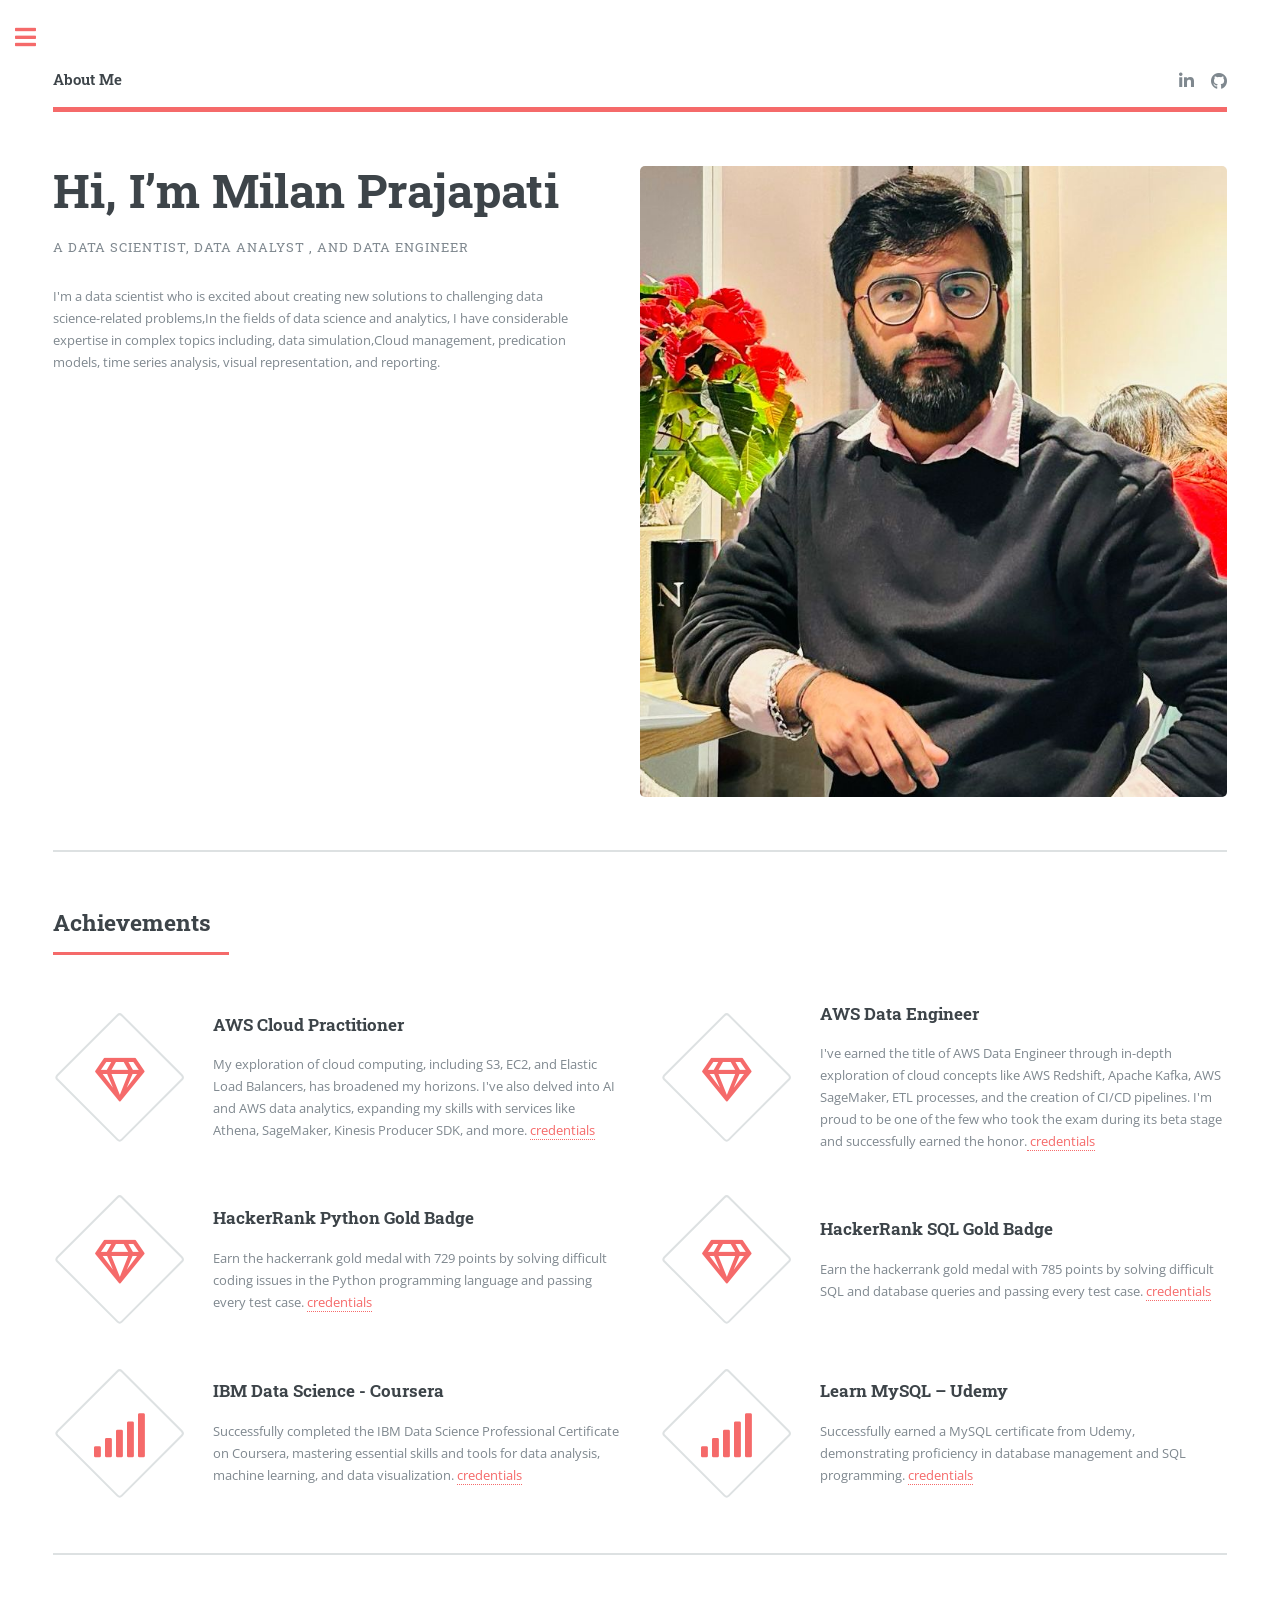
==== index.html @ b7f1fcb6 "Google tag manager 3 index.html version 3" ====
<!DOCTYPE HTML>

<html>
	<head>
		<title>Milan Prajapati</title>
		<meta charset="utf-8" />
		<meta name="viewport" content="width=device-width, initial-scale=1, user-scalable=no" />
		<link rel="stylesheet" href="assets/css/main.css" />

<!-- Google Tag Manager -->
<script>(function(w,d,s,l,i){w[l]=w[l]||[];w[l].push({'gtm.start':
new Date().getTime(),event:'gtm.js'});var f=d.getElementsByTagName(s)[0],
j=d.createElement(s),dl=l!='dataLayer'?'&l='+l:'';j.async=true;j.src=
'https://www.googletagmanager.com/gtm.js?id='+i+dl;f.parentNode.insertBefore(j,f);
})(window,document,'script','dataLayer','GTM-N96M943N');</script>
<!-- End Google Tag Manager -->

	</head>
	<body class="is-preload">

<!-- Google Tag Manager (noscript) -->
<noscript><iframe src="https://www.googletagmanager.com/ns.html?id=GTM-N96M943N"
height="0" width="0" style="display:none;visibility:hidden"></iframe></noscript>
<!-- End Google Tag Manager (noscript) -->

		<!-- Wrapper -->
			<div id="wrapper">

				<!-- Main -->
					<div id="main">
						<div class="inner">

							<!-- Header -->
								<header id="header">
									<a href="index.html" class="logo"><strong>About Me</strong></a>
									<ul class="icons">
										<li><a href="https://www.linkedin.com/in/itsMilan1999" class="icon brands fa-linkedin-in"><span class="label">linkedin</span></a></li>
										<li><a href="https://github.com/itsMilan1999" class="icon brands fa-github"><span class="label">Github</span></a></li>
									  <!--  <li><a href="#" class="icon brands fa-snapchat-ghost"><span class="label">Snapchat</span></a></li>
										<li><a href="#" class="icon brands fa-instagram"><span class="label">Instagram</span></a></li>
										<li><a href="#" class="icon brands fa-medium-m"><span class="label">Medium</span></a></li>-->
									</ul>
								</header>

							<!-- Banner -->
								<section id="banner">
									<div class="content">
										<header>
											<h1>Hi, I’m Milan Prajapati<br />
											</h1>
											<p>A Data scientist, Data Analyst , and Data Engineer</p>
										</header>
										<p>I'm a data scientist who is excited about creating new solutions to challenging data science-related problems,In the fields of data science and analytics, I have considerable expertise in complex topics including, data simulation,Cloud management, predication models, time series analysis, visual representation, and reporting.</p>
										<!--<ul class="actions">
											<li><a href="#" class="button big">Learn More</a></li>
										</ul>-->
									</div>
									<span class="image object">
										<img src="images/MProfile1.jpg" alt="" />
									</span>
								</section>

							<!-- Section -->
							<section>
								
									<header class="major">
										<h2>Achievements</h2>
									</header> 
									<div class="features">
										<article>
											<span class="icon fa-gem"></span>
											<div class="content">
												<h3>AWS Cloud Practitioner</h3>
												<p>My exploration of cloud computing, including S3, EC2, and Elastic Load Balancers, has broadened my horizons. I've also delved into AI and AWS data analytics, expanding my skills with services like Athena, SageMaker, Kinesis Producer SDK, and more. <a href="https://www.credly.com/badges/a3289406-ed97-4351-935b-1fdb293462ee/linked_in"> credentials</a></p>
												
											</div>
										</article>
										<article>
											<span class="icon fa-gem"></span>
											<div class="content">
												<h3>AWS Data Engineer</h3>
												<p>I've earned the title of AWS Data Engineer through in-depth exploration of cloud concepts like AWS Redshift, Apache Kafka, AWS SageMaker, ETL processes, and the creation of CI/CD pipelines. I'm proud to be one of the few who took the exam during its beta stage and successfully earned the honor.<a href=""> credentials</a></p>
												
											</div>
										</article>
										<article>
											<span class="icon fa-gem"></span>
											<div class="content">
												<h3>HackerRank Python Gold Badge</h3>
												<p>Earn the hackerrank gold medal with 729 points by solving difficult coding issues in the Python programming language and passing every test case. <a href="https://www.linkedin.com/posts/itsmilan1999_just-earned-the-gold-badge-for-python-on-activity-6947396815386222592-YOTo?utm_source=share&utm_medium=member_desktop"> credentials</a></p>
												
											</div>
										</article>
										<article>
											<span class="icon fa-gem"></span>
											<div class="content">
												<h3>HackerRank SQL Gold Badge</h3>
												<p>Earn the hackerrank gold medal with 785 points by solving difficult SQL and database queries and passing every test case. <a href="https://www.linkedin.com/posts/itsmilan1999_just-earned-the-gold-badge-for-sql-on-hackerrank-activity-6987620253996314624-RP_n?utm_source=share&utm_medium=member_desktop"> credentials</a></p>
											</div>
										</article>
										<article>
											<span class="icon solid fa-signal"></span>
											<div class="content">
												<h3>IBM Data Science - Coursera</h3>
												<p>Successfully completed the IBM Data Science Professional Certificate on Coursera, mastering essential skills and tools for data analysis, machine learning, and data visualization. <a href="https://www.linkedin.com/posts/itsmilan1999_certificates-activity-6877230094348279808-dCGb?utm_source=share&utm_medium=member_desktop"> credentials</a></p>
											</div>
										</article>
										<article>
											<span class="icon solid fa-signal"></span>
											<div class="content">
												<h3>Learn MySQL – Udemy</h3>
												<p>Successfully earned a MySQL certificate from Udemy, demonstrating proficiency in database management and SQL programming. <a href="https://www.linkedin.com/posts/itsmilan1999_just-earned-the-gold-badge-for-sql-on-hackerrank-activity-6987620253996314624-RP_n?utm_source=share&utm_medium=member_desktop"> credentials</a></p>
											</div>
										</article>
									</div>
								</section>

							<!-- Section -->
								<section>
									
									<!--<header class="major">
										<h2>Ipsum sed dolor</h2>
									</header>
									<div class="posts">
										<article>
											<a href="#" class="image"><img src="images/pic01.jpg" alt="" /></a>
											<h3>Interdum aenean</h3>
											<p>Aenean ornare velit lacus, ac varius enim lorem ullamcorper dolore. Proin aliquam facilisis ante interdum. Sed nulla amet lorem feugiat tempus aliquam.</p>
											<ul class="actions">
												<li><a href="#" class="button">More</a></li>
											</ul>
										</article>
										<article>
											<a href="#" class="image"><img src="images/pic02.jpg" alt="" /></a>
											<h3>Nulla amet dolore</h3>
											<p>Aenean ornare velit lacus, ac varius enim lorem ullamcorper dolore. Proin aliquam facilisis ante interdum. Sed nulla amet lorem feugiat tempus aliquam.</p>
											<ul class="actions">
												<li><a href="#" class="button">More</a></li>
											</ul>
										</article>
										<article>
											<a href="#" class="image"><img src="images/pic03.jpg" alt="" /></a>
											<h3>Tempus ullamcorper</h3>
											<p>Aenean ornare velit lacus, ac varius enim lorem ullamcorper dolore. Proin aliquam facilisis ante interdum. Sed nulla amet lorem feugiat tempus aliquam.</p>
											<ul class="actions">
												<li><a href="#" class="button">More</a></li>
											</ul>
										</article>
										<article>
											<a href="#" class="image"><img src="images/pic04.jpg" alt="" /></a>
											<h3>Sed etiam facilis</h3>
											<p>Aenean ornare velit lacus, ac varius enim lorem ullamcorper dolore. Proin aliquam facilisis ante interdum. Sed nulla amet lorem feugiat tempus aliquam.</p>
											<ul class="actions">
												<li><a href="#" class="button">More</a></li>
											</ul>
										</article>
										<article>
											<a href="#" class="image"><img src="images/pic05.jpg" alt="" /></a>
											<h3>Feugiat lorem aenean</h3>
											<p>Aenean ornare velit lacus, ac varius enim lorem ullamcorper dolore. Proin aliquam facilisis ante interdum. Sed nulla amet lorem feugiat tempus aliquam.</p>
											<ul class="actions">
												<li><a href="#" class="button">More</a></li>
											</ul>
										</article>
										<article>
											<a href="#" class="image"><img src="images/pic06.jpg" alt="" /></a>
											<h3>Amet varius aliquam</h3>
											<p>Aenean ornare velit lacus, ac varius enim lorem ullamcorper dolore. Proin aliquam facilisis ante interdum. Sed nulla amet lorem feugiat tempus aliquam.</p>
											<ul class="actions">
												<li><a href="#" class="button">More</a></li>
											</ul>
										</article>
									</div> -->
								</section>

						</div>
					</div>  

				<!-- Sidebar -->
					<div id="sidebar">
						<div class="inner">

							<!-- Search -->
							<!--	<section id="search" class="alt">
									<form method="post" action="#">
										<input type="text" name="query" id="query" placeholder="Search" />
									</form>
								</section> -->

							<!-- Menu -->
								<nav id="menu">
									<header class="major">
										<h2>Menu</h2>
									</header>
									<ul>
										<li><a href="index.html">Homepage</a></li>
										<li><a href="elements.html">Resume</a></li>
										<li><a href="generic.html">Projects</a></li>

									</ul>
								</nav> 

							<!-- Section -->
							<!--<section>
									<header class="major">
										<h2>Ante interdum</h2>
									</header>
									<div class="mini-posts">
										<article>
											<a href="#" class="image"><img src="images/pic07.jpg" alt="" /></a>
											<p>Aenean ornare velit lacus, ac varius enim lorem ullamcorper dolore aliquam.</p>
										</article>
										<article>
											<a href="#" class="image"><img src="images/pic08.jpg" alt="" /></a>
											<p>Aenean ornare velit lacus, ac varius enim lorem ullamcorper dolore aliquam.</p>
										</article>
										<article>
											<a href="#" class="image"><img src="images/pic09.jpg" alt="" /></a>
											<p>Aenean ornare velit lacus, ac varius enim lorem ullamcorper dolore aliquam.</p>
										</article>
									</div>
									<ul class="actions">
										<li><a href="#" class="button">More</a></li>
									</ul>
								</section>-->

							<!-- Section -->
								<section>
									<header class="major">
										<h2>Get in touch</h2>
									</header>
									<!--<p>Sed varius enim lorem ullamcorper dolore aliquam aenean ornare velit lacus, ac varius enim lorem ullamcorper dolore. Proin sed aliquam facilisis ante interdum. Sed nulla amet lorem feugiat tempus aliquam.</p>-->
									<ul class="contact">
										<li class="icon solid fa-envelope"><a href="mailto:mbprajapati1732@gmail.com">mbprajapati1732@gmail.com</a></li>
										<li class="icon solid fa-phone">(778) 855-1756</li>
										<li class="icon solid fa-home">Canada<br />
										</li>
									</ul>
								</section>

							<!-- Footer -->
								<footer id="footer">
									<!--<p class="copyright">&copy; Untitled. All rights reserved. Demo Images: <a href="https://unsplash.com">Unsplash</a>. Design: <a href="https://html5up.net">HTML5 UP</a>.</p>-->
								</footer> 

						</div>
					</div>

			</div>

		<!-- Scripts -->
			<script src="assets/js/jquery.min.js"></script>
			<script src="assets/js/browser.min.js"></script>
			<script src="assets/js/breakpoints.min.js"></script>
			<script src="assets/js/util.js"></script>
			<script src="assets/js/main.js"></script>

	</body>
</html>
---- assets/css/main.css ----
@import url(fontawesome-all.min.css);
@import url("https://fonts.googleapis.com/css?family=Open+Sans:400,600,400italic,600italic|Roboto+Slab:400,700");
/*
	Editorial by HTML5 UP
	html5up.net | @ajlkn
	Free for personal and commercial use under the CCA 3.0 license (html5up.net/license)
*/
html, body, div, span, applet, object,
iframe, h1, h2, h3, h4, h5, h6, p, blockquote,
pre, a, abbr, acronym, address, big, cite,
code, del, dfn, em, img, ins, kbd, q, s, samp,
small, strike, strong, sub, sup, tt, var, b,
u, i, center, dl, dt, dd, ol, ul, li, fieldset,
form, label, legend, table, caption, tbody,
tfoot, thead, tr, th, td, article, aside,
canvas, details, embed, figure, figcaption,
footer, header, hgroup, menu, nav, output, ruby,
section, summary, time, mark, audio, video {
  margin: 0;
  padding: 0;
  border: 0;
  font-size: 100%;
  font: inherit;
  vertical-align: baseline; }

article, aside, details, figcaption, figure,
footer, header, hgroup, menu, nav, section {
  display: block; }

body {
  line-height: 1; }

ol, ul {
  list-style: none; }

blockquote, q {
  quotes: none; }
  blockquote:before, blockquote:after, q:before, q:after {
    content: '';
    content: none; }

table {
  border-collapse: collapse;
  border-spacing: 0; }

body {
  -webkit-text-size-adjust: none; }

mark {
  background-color: transparent;
  color: inherit; }

input::-moz-focus-inner {
  border: 0;
  padding: 0; }

input, select, textarea {
  -moz-appearance: none;
  -webkit-appearance: none;
  -ms-appearance: none;
  appearance: none; }

/* Basic */
@-ms-viewport {
  width: device-width; }

body {
  -ms-overflow-style: scrollbar; }

@media screen and (max-width: 480px) {
  html, body {
    min-width: 320px; } }

html {
  box-sizing: border-box; }

*, *:before, *:after {
  box-sizing: inherit; }

body {
  background: #ffffff; }
  body.is-preload *, body.is-preload *:before, body.is-preload *:after, body.is-resizing *, body.is-resizing *:before, body.is-resizing *:after {
    -moz-animation: none !important;
    -webkit-animation: none !important;
    -ms-animation: none !important;
    animation: none !important;
    -moz-transition: none !important;
    -webkit-transition: none !important;
    -ms-transition: none !important;
    transition: none !important; }

/* Type */
body, input, select, textarea {
  color: #7f888f;
  font-family: "Open Sans", sans-serif;
  font-size: 13pt;
  font-weight: 400;
  line-height: 1.65; }
  @media screen and (max-width: 1680px) {
    body, input, select, textarea {
      font-size: 11pt; } }
  @media screen and (max-width: 1280px) {
    body, input, select, textarea {
      font-size: 10pt; } }
  @media screen and (max-width: 360px) {
    body, input, select, textarea {
      font-size: 9pt; } }

a {
  -moz-transition: color 0.2s ease-in-out, border-bottom-color 0.2s ease-in-out;
  -webkit-transition: color 0.2s ease-in-out, border-bottom-color 0.2s ease-in-out;
  -ms-transition: color 0.2s ease-in-out, border-bottom-color 0.2s ease-in-out;
  transition: color 0.2s ease-in-out, border-bottom-color 0.2s ease-in-out;
  border-bottom: dotted 1px;
  color: #f56a6a;
  text-decoration: none; }
  a:hover {
    border-bottom-color: #f56a6a;
    color: #f56a6a !important; }
    a:hover strong {
      color: inherit; }

strong, b {
  color: #3d4449;
  font-weight: 600; }

em, i {
  font-style: italic; }

p {
  margin: 0 0 2em 0; }

h1, h2, h3, h4, h5, h6 {
  color: #3d4449;
  font-family: "Roboto Slab", serif;
  font-weight: 700;
  line-height: 1.5;
  margin: 0 0 1em 0; }
  h1 a, h2 a, h3 a, h4 a, h5 a, h6 a {
    color: inherit;
    text-decoration: none;
    border-bottom: 0; }

h1 {
  font-size: 4em;
  margin: 0 0 0.5em 0;
  line-height: 1.3; }

h2 {
  font-size: 1.75em; }

h3 {
  font-size: 1.25em; }

h4 {
  font-size: 1.1em; }

h5 {
  font-size: 0.9em; }

h6 {
  font-size: 0.7em; }

@media screen and (max-width: 1680px) {
  h1 {
    font-size: 3.5em; } }

@media screen and (max-width: 980px) {
  h1 {
    font-size: 3.25em; } }

@media screen and (max-width: 736px) {
  h1 {
    font-size: 2em;
    line-height: 1.4; }
  h2 {
    font-size: 1.5em; } }

sub {
  font-size: 0.8em;
  position: relative;
  top: 0.5em; }

sup {
  font-size: 0.8em;
  position: relative;
  top: -0.5em; }

blockquote {
  border-left: solid 3px rgba(210, 215, 217, 0.75);
  font-style: italic;
  margin: 0 0 2em 0;
  padding: 0.5em 0 0.5em 2em; }

code {
  background: rgba(230, 235, 237, 0.25);
  border-radius: 0.375em;
  border: solid 1px rgba(210, 215, 217, 0.75);
  font-family: "Courier New", monospace;
  font-size: 0.9em;
  margin: 0 0.25em;
  padding: 0.25em 0.65em; }

pre {
  -webkit-overflow-scrolling: touch;
  font-family: "Courier New", monospace;
  font-size: 0.9em;
  margin: 0 0 2em 0; }
  pre code {
    display: block;
    line-height: 1.75;
    padding: 1em 1.5em;
    overflow-x: auto; }

hr {
  border: 0;
  border-bottom: solid 1px rgba(210, 215, 217, 0.75);
  margin: 2em 0; }
  hr.major {
    margin: 3em 0; }

.align-left {
  text-align: left; }

.align-center {
  text-align: center; }

.align-right {
  text-align: right; }

/* Row */
.row {
  display: flex;
  flex-wrap: wrap;
  box-sizing: border-box;
  align-items: stretch; }
  .row > * {
    box-sizing: border-box; }
  .row.gtr-uniform > * > :last-child {
    margin-bottom: 0; }
  .row.aln-left {
    justify-content: flex-start; }
  .row.aln-center {
    justify-content: center; }
  .row.aln-right {
    justify-content: flex-end; }
  .row.aln-top {
    align-items: flex-start; }
  .row.aln-middle {
    align-items: center; }
  .row.aln-bottom {
    align-items: flex-end; }
  .row > .imp {
    order: -1; }
  .row > .col-1 {
    width: 8.33333%; }
  .row > .off-1 {
    margin-left: 8.33333%; }
  .row > .col-2 {
    width: 16.66667%; }
  .row > .off-2 {
    margin-left: 16.66667%; }
  .row > .col-3 {
    width: 25%; }
  .row > .off-3 {
    margin-left: 25%; }
  .row > .col-4 {
    width: 33.33333%; }
  .row > .off-4 {
    margin-left: 33.33333%; }
  .row > .col-5 {
    width: 41.66667%; }
  .row > .off-5 {
    margin-left: 41.66667%; }
  .row > .col-6 {
    width: 50%; }
  .row > .off-6 {
    margin-left: 50%; }
  .row > .col-7 {
    width: 58.33333%; }
  .row > .off-7 {
    margin-left: 58.33333%; }
  .row > .col-8 {
    width: 66.66667%; }
  .row > .off-8 {
    margin-left: 66.66667%; }
  .row > .col-9 {
    width: 75%; }
  .row > .off-9 {
    margin-left: 75%; }
  .row > .col-10 {
    width: 83.33333%; }
  .row > .off-10 {
    margin-left: 83.33333%; }
  .row > .col-11 {
    width: 91.66667%; }
  .row > .off-11 {
    margin-left: 91.66667%; }
  .row > .col-12 {
    width: 100%; }
  .row > .off-12 {
    margin-left: 100%; }
  .row.gtr-0 {
    margin-top: 0;
    margin-left: 0em; }
    .row.gtr-0 > * {
      padding: 0 0 0 0em; }
    .row.gtr-0.gtr-uniform {
      margin-top: 0em; }
      .row.gtr-0.gtr-uniform > * {
        padding-top: 0em; }
  .row.gtr-25 {
    margin-top: 0;
    margin-left: -0.375em; }
    .row.gtr-25 > * {
      padding: 0 0 0 0.375em; }
    .row.gtr-25.gtr-uniform {
      margin-top: -0.375em; }
      .row.gtr-25.gtr-uniform > * {
        padding-top: 0.375em; }
  .row.gtr-50 {
    margin-top: 0;
    margin-left: -0.75em; }
    .row.gtr-50 > * {
      padding: 0 0 0 0.75em; }
    .row.gtr-50.gtr-uniform {
      margin-top: -0.75em; }
      .row.gtr-50.gtr-uniform > * {
        padding-top: 0.75em; }
  .row {
    margin-top: 0;
    margin-left: -1.5em; }
    .row > * {
      padding: 0 0 0 1.5em; }
    .row.gtr-uniform {
      margin-top: -1.5em; }
      .row.gtr-uniform > * {
        padding-top: 1.5em; }
  .row.gtr-150 {
    margin-top: 0;
    margin-left: -2.25em; }
    .row.gtr-150 > * {
      padding: 0 0 0 2.25em; }
    .row.gtr-150.gtr-uniform {
      margin-top: -2.25em; }
      .row.gtr-150.gtr-uniform > * {
        padding-top: 2.25em; }
  .row.gtr-200 {
    margin-top: 0;
    margin-left: -3em; }
    .row.gtr-200 > * {
      padding: 0 0 0 3em; }
    .row.gtr-200.gtr-uniform {
      margin-top: -3em; }
      .row.gtr-200.gtr-uniform > * {
        padding-top: 3em; }
  @media screen and (max-width: 1680px) {
    .row {
      display: flex;
      flex-wrap: wrap;
      box-sizing: border-box;
      align-items: stretch; }
      .row > * {
        box-sizing: border-box; }
      .row.gtr-uniform > * > :last-child {
        margin-bottom: 0; }
      .row.aln-left {
        justify-content: flex-start; }
      .row.aln-center {
        justify-content: center; }
      .row.aln-right {
        justify-content: flex-end; }
      .row.aln-top {
        align-items: flex-start; }
      .row.aln-middle {
        align-items: center; }
      .row.aln-bottom {
        align-items: flex-end; }
      .row > .imp-xlarge {
        order: -1; }
      .row > .col-1-xlarge {
        width: 8.33333%; }
      .row > .off-1-xlarge {
        margin-left: 8.33333%; }
      .row > .col-2-xlarge {
        width: 16.66667%; }
      .row > .off-2-xlarge {
        margin-left: 16.66667%; }
      .row > .col-3-xlarge {
        width: 25%; }
      .row > .off-3-xlarge {
        margin-left: 25%; }
      .row > .col-4-xlarge {
        width: 33.33333%; }
      .row > .off-4-xlarge {
        margin-left: 33.33333%; }
      .row > .col-5-xlarge {
        width: 41.66667%; }
      .row > .off-5-xlarge {
        margin-left: 41.66667%; }
      .row > .col-6-xlarge {
        width: 50%; }
      .row > .off-6-xlarge {
        margin-left: 50%; }
      .row > .col-7-xlarge {
        width: 58.33333%; }
      .row > .off-7-xlarge {
        margin-left: 58.33333%; }
      .row > .col-8-xlarge {
        width: 66.66667%; }
      .row > .off-8-xlarge {
        margin-left: 66.66667%; }
      .row > .col-9-xlarge {
        width: 75%; }
      .row > .off-9-xlarge {
        margin-left: 75%; }
      .row > .col-10-xlarge {
        width: 83.33333%; }
      .row > .off-10-xlarge {
        margin-left: 83.33333%; }
      .row > .col-11-xlarge {
        width: 91.66667%; }
      .row > .off-11-xlarge {
        margin-left: 91.66667%; }
      .row > .col-12-xlarge {
        width: 100%; }
      .row > .off-12-xlarge {
        margin-left: 100%; }
      .row.gtr-0 {
        margin-top: 0;
        margin-left: 0em; }
        .row.gtr-0 > * {
          padding: 0 0 0 0em; }
        .row.gtr-0.gtr-uniform {
          margin-top: 0em; }
          .row.gtr-0.gtr-uniform > * {
            padding-top: 0em; }
      .row.gtr-25 {
        margin-top: 0;
        margin-left: -0.375em; }
        .row.gtr-25 > * {
          padding: 0 0 0 0.375em; }
        .row.gtr-25.gtr-uniform {
          margin-top: -0.375em; }
          .row.gtr-25.gtr-uniform > * {
            padding-top: 0.375em; }
      .row.gtr-50 {
        margin-top: 0;
        margin-left: -0.75em; }
        .row.gtr-50 > * {
          padding: 0 0 0 0.75em; }
        .row.gtr-50.gtr-uniform {
          margin-top: -0.75em; }
          .row.gtr-50.gtr-uniform > * {
            padding-top: 0.75em; }
      .row {
        margin-top: 0;
        margin-left: -1.5em; }
        .row > * {
          padding: 0 0 0 1.5em; }
        .row.gtr-uniform {
          margin-top: -1.5em; }
          .row.gtr-uniform > * {
            padding-top: 1.5em; }
      .row.gtr-150 {
        margin-top: 0;
        margin-left: -2.25em; }
        .row.gtr-150 > * {
          padding: 0 0 0 2.25em; }
        .row.gtr-150.gtr-uniform {
          margin-top: -2.25em; }
          .row.gtr-150.gtr-uniform > * {
            padding-top: 2.25em; }
      .row.gtr-200 {
        margin-top: 0;
        margin-left: -3em; }
        .row.gtr-200 > * {
          padding: 0 0 0 3em; }
        .row.gtr-200.gtr-uniform {
          margin-top: -3em; }
          .row.gtr-200.gtr-uniform > * {
            padding-top: 3em; } }
  @media screen and (max-width: 1280px) {
    .row {
      display: flex;
      flex-wrap: wrap;
      box-sizing: border-box;
      align-items: stretch; }
      .row > * {
        box-sizing: border-box; }
      .row.gtr-uniform > * > :last-child {
        margin-bottom: 0; }
      .row.aln-left {
        justify-content: flex-start; }
      .row.aln-center {
        justify-content: center; }
      .row.aln-right {
        justify-content: flex-end; }
      .row.aln-top {
        align-items: flex-start; }
      .row.aln-middle {
        align-items: center; }
      .row.aln-bottom {
        align-items: flex-end; }
      .row > .imp-large {
        order: -1; }
      .row > .col-1-large {
        width: 8.33333%; }
      .row > .off-1-large {
        margin-left: 8.33333%; }
      .row > .col-2-large {
        width: 16.66667%; }
      .row > .off-2-large {
        margin-left: 16.66667%; }
      .row > .col-3-large {
        width: 25%; }
      .row > .off-3-large {
        margin-left: 25%; }
      .row > .col-4-large {
        width: 33.33333%; }
      .row > .off-4-large {
        margin-left: 33.33333%; }
      .row > .col-5-large {
        width: 41.66667%; }
      .row > .off-5-large {
        margin-left: 41.66667%; }
      .row > .col-6-large {
        width: 50%; }
      .row > .off-6-large {
        margin-left: 50%; }
      .row > .col-7-large {
        width: 58.33333%; }
      .row > .off-7-large {
        margin-left: 58.33333%; }
      .row > .col-8-large {
        width: 66.66667%; }
      .row > .off-8-large {
        margin-left: 66.66667%; }
      .row > .col-9-large {
        width: 75%; }
      .row > .off-9-large {
        margin-left: 75%; }
      .row > .col-10-large {
        width: 83.33333%; }
      .row > .off-10-large {
        margin-left: 83.33333%; }
      .row > .col-11-large {
        width: 91.66667%; }
      .row > .off-11-large {
        margin-left: 91.66667%; }
      .row > .col-12-large {
        width: 100%; }
      .row > .off-12-large {
        margin-left: 100%; }
      .row.gtr-0 {
        margin-top: 0;
        margin-left: 0em; }
        .row.gtr-0 > * {
          padding: 0 0 0 0em; }
        .row.gtr-0.gtr-uniform {
          margin-top: 0em; }
          .row.gtr-0.gtr-uniform > * {
            padding-top: 0em; }
      .row.gtr-25 {
        margin-top: 0;
        margin-left: -0.375em; }
        .row.gtr-25 > * {
          padding: 0 0 0 0.375em; }
        .row.gtr-25.gtr-uniform {
          margin-top: -0.375em; }
          .row.gtr-25.gtr-uniform > * {
            padding-top: 0.375em; }
      .row.gtr-50 {
        margin-top: 0;
        margin-left: -0.75em; }
        .row.gtr-50 > * {
          padding: 0 0 0 0.75em; }
        .row.gtr-50.gtr-uniform {
          margin-top: -0.75em; }
          .row.gtr-50.gtr-uniform > * {
            padding-top: 0.75em; }
      .row {
        margin-top: 0;
        margin-left: -1.5em; }
        .row > * {
          padding: 0 0 0 1.5em; }
        .row.gtr-uniform {
          margin-top: -1.5em; }
          .row.gtr-uniform > * {
            padding-top: 1.5em; }
      .row.gtr-150 {
        margin-top: 0;
        margin-left: -2.25em; }
        .row.gtr-150 > * {
          padding: 0 0 0 2.25em; }
        .row.gtr-150.gtr-uniform {
          margin-top: -2.25em; }
          .row.gtr-150.gtr-uniform > * {
            padding-top: 2.25em; }
      .row.gtr-200 {
        margin-top: 0;
        margin-left: -3em; }
        .row.gtr-200 > * {
          padding: 0 0 0 3em; }
        .row.gtr-200.gtr-uniform {
          margin-top: -3em; }
          .row.gtr-200.gtr-uniform > * {
            padding-top: 3em; } }
  @media screen and (max-width: 980px) {
    .row {
      display: flex;
      flex-wrap: wrap;
      box-sizing: border-box;
      align-items: stretch; }
      .row > * {
        box-sizing: border-box; }
      .row.gtr-uniform > * > :last-child {
        margin-bottom: 0; }
      .row.aln-left {
        justify-content: flex-start; }
      .row.aln-center {
        justify-content: center; }
      .row.aln-right {
        justify-content: flex-end; }
      .row.aln-top {
        align-items: flex-start; }
      .row.aln-middle {
        align-items: center; }
      .row.aln-bottom {
        align-items: flex-end; }
      .row > .imp-medium {
        order: -1; }
      .row > .col-1-medium {
        width: 8.33333%; }
      .row > .off-1-medium {
        margin-left: 8.33333%; }
      .row > .col-2-medium {
        width: 16.66667%; }
      .row > .off-2-medium {
        margin-left: 16.66667%; }
      .row > .col-3-medium {
        width: 25%; }
      .row > .off-3-medium {
        margin-left: 25%; }
      .row > .col-4-medium {
        width: 33.33333%; }
      .row > .off-4-medium {
        margin-left: 33.33333%; }
      .row > .col-5-medium {
        width: 41.66667%; }
      .row > .off-5-medium {
        margin-left: 41.66667%; }
      .row > .col-6-medium {
        width: 50%; }
      .row > .off-6-medium {
        margin-left: 50%; }
      .row > .col-7-medium {
        width: 58.33333%; }
      .row > .off-7-medium {
        margin-left: 58.33333%; }
      .row > .col-8-medium {
        width: 66.66667%; }
      .row > .off-8-medium {
        margin-left: 66.66667%; }
      .row > .col-9-medium {
        width: 75%; }
      .row > .off-9-medium {
        margin-left: 75%; }
      .row > .col-10-medium {
        width: 83.33333%; }
      .row > .off-10-medium {
        margin-left: 83.33333%; }
      .row > .col-11-medium {
        width: 91.66667%; }
      .row > .off-11-medium {
        margin-left: 91.66667%; }
      .row > .col-12-medium {
        width: 100%; }
      .row > .off-12-medium {
        margin-left: 100%; }
      .row.gtr-0 {
        margin-top: 0;
        margin-left: 0em; }
        .row.gtr-0 > * {
          padding: 0 0 0 0em; }
        .row.gtr-0.gtr-uniform {
          margin-top: 0em; }
          .row.gtr-0.gtr-uniform > * {
            padding-top: 0em; }
      .row.gtr-25 {
        margin-top: 0;
        margin-left: -0.375em; }
        .row.gtr-25 > * {
          padding: 0 0 0 0.375em; }
        .row.gtr-25.gtr-uniform {
          margin-top: -0.375em; }
          .row.gtr-25.gtr-uniform > * {
            padding-top: 0.375em; }
      .row.gtr-50 {
        margin-top: 0;
        margin-left: -0.75em; }
        .row.gtr-50 > * {
          padding: 0 0 0 0.75em; }
        .row.gtr-50.gtr-uniform {
          margin-top: -0.75em; }
          .row.gtr-50.gtr-uniform > * {
            padding-top: 0.75em; }
      .row {
        margin-top: 0;
        margin-left: -1.5em; }
        .row > * {
          padding: 0 0 0 1.5em; }
        .row.gtr-uniform {
          margin-top: -1.5em; }
          .row.gtr-uniform > * {
            padding-top: 1.5em; }
      .row.gtr-150 {
        margin-top: 0;
        margin-left: -2.25em; }
        .row.gtr-150 > * {
          padding: 0 0 0 2.25em; }
        .row.gtr-150.gtr-uniform {
          margin-top: -2.25em; }
          .row.gtr-150.gtr-uniform > * {
            padding-top: 2.25em; }
      .row.gtr-200 {
        margin-top: 0;
        margin-left: -3em; }
        .row.gtr-200 > * {
          padding: 0 0 0 3em; }
        .row.gtr-200.gtr-uniform {
          margin-top: -3em; }
          .row.gtr-200.gtr-uniform > * {
            padding-top: 3em; } }
  @media screen and (max-width: 736px) {
    .row {
      display: flex;
      flex-wrap: wrap;
      box-sizing: border-box;
      align-items: stretch; }
      .row > * {
        box-sizing: border-box; }
      .row.gtr-uniform > * > :last-child {
        margin-bottom: 0; }
      .row.aln-left {
        justify-content: flex-start; }
      .row.aln-center {
        justify-content: center; }
      .row.aln-right {
        justify-content: flex-end; }
      .row.aln-top {
        align-items: flex-start; }
      .row.aln-middle {
        align-items: center; }
      .row.aln-bottom {
        align-items: flex-end; }
      .row > .imp-small {
        order: -1; }
      .row > .col-1-small {
        width: 8.33333%; }
      .row > .off-1-small {
        margin-left: 8.33333%; }
      .row > .col-2-small {
        width: 16.66667%; }
      .row > .off-2-small {
        margin-left: 16.66667%; }
      .row > .col-3-small {
        width: 25%; }
      .row > .off-3-small {
        margin-left: 25%; }
      .row > .col-4-small {
        width: 33.33333%; }
      .row > .off-4-small {
        margin-left: 33.33333%; }
      .row > .col-5-small {
        width: 41.66667%; }
      .row > .off-5-small {
        margin-left: 41.66667%; }
      .row > .col-6-small {
        width: 50%; }
      .row > .off-6-small {
        margin-left: 50%; }
      .row > .col-7-small {
        width: 58.33333%; }
      .row > .off-7-small {
        margin-left: 58.33333%; }
      .row > .col-8-small {
        width: 66.66667%; }
      .row > .off-8-small {
        margin-left: 66.66667%; }
      .row > .col-9-small {
        width: 75%; }
      .row > .off-9-small {
        margin-left: 75%; }
      .row > .col-10-small {
        width: 83.33333%; }
      .row > .off-10-small {
        margin-left: 83.33333%; }
      .row > .col-11-small {
        width: 91.66667%; }
      .row > .off-11-small {
        margin-left: 91.66667%; }
      .row > .col-12-small {
        width: 100%; }
      .row > .off-12-small {
        margin-left: 100%; }
      .row.gtr-0 {
        margin-top: 0;
        margin-left: 0em; }
        .row.gtr-0 > * {
          padding: 0 0 0 0em; }
        .row.gtr-0.gtr-uniform {
          margin-top: 0em; }
          .row.gtr-0.gtr-uniform > * {
            padding-top: 0em; }
      .row.gtr-25 {
        margin-top: 0;
        margin-left: -0.375em; }
        .row.gtr-25 > * {
          padding: 0 0 0 0.375em; }
        .row.gtr-25.gtr-uniform {
          margin-top: -0.375em; }
          .row.gtr-25.gtr-uniform > * {
            padding-top: 0.375em; }
      .row.gtr-50 {
        margin-top: 0;
        margin-left: -0.75em; }
        .row.gtr-50 > * {
          padding: 0 0 0 0.75em; }
        .row.gtr-50.gtr-uniform {
          margin-top: -0.75em; }
          .row.gtr-50.gtr-uniform > * {
            padding-top: 0.75em; }
      .row {
        margin-top: 0;
        margin-left: -1.5em; }
        .row > * {
          padding: 0 0 0 1.5em; }
        .row.gtr-uniform {
          margin-top: -1.5em; }
          .row.gtr-uniform > * {
            padding-top: 1.5em; }
      .row.gtr-150 {
        margin-top: 0;
        margin-left: -2.25em; }
        .row.gtr-150 > * {
          padding: 0 0 0 2.25em; }
        .row.gtr-150.gtr-uniform {
          margin-top: -2.25em; }
          .row.gtr-150.gtr-uniform > * {
            padding-top: 2.25em; }
      .row.gtr-200 {
        margin-top: 0;
        margin-left: -3em; }
        .row.gtr-200 > * {
          padding: 0 0 0 3em; }
        .row.gtr-200.gtr-uniform {
          margin-top: -3em; }
          .row.gtr-200.gtr-uniform > * {
            padding-top: 3em; } }
  @media screen and (max-width: 480px) {
    .row {
      display: flex;
      flex-wrap: wrap;
      box-sizing: border-box;
      align-items: stretch; }
      .row > * {
        box-sizing: border-box; }
      .row.gtr-uniform > * > :last-child {
        margin-bottom: 0; }
      .row.aln-left {
        justify-content: flex-start; }
      .row.aln-center {
        justify-content: center; }
      .row.aln-right {
        justify-content: flex-end; }
      .row.aln-top {
        align-items: flex-start; }
      .row.aln-middle {
        align-items: center; }
      .row.aln-bottom {
        align-items: flex-end; }
      .row > .imp-xsmall {
        order: -1; }
      .row > .col-1-xsmall {
        width: 8.33333%; }
      .row > .off-1-xsmall {
        margin-left: 8.33333%; }
      .row > .col-2-xsmall {
        width: 16.66667%; }
      .row > .off-2-xsmall {
        margin-left: 16.66667%; }
      .row > .col-3-xsmall {
        width: 25%; }
      .row > .off-3-xsmall {
        margin-left: 25%; }
      .row > .col-4-xsmall {
        width: 33.33333%; }
      .row > .off-4-xsmall {
        margin-left: 33.33333%; }
      .row > .col-5-xsmall {
        width: 41.66667%; }
      .row > .off-5-xsmall {
        margin-left: 41.66667%; }
      .row > .col-6-xsmall {
        width: 50%; }
      .row > .off-6-xsmall {
        margin-left: 50%; }
      .row > .col-7-xsmall {
        width: 58.33333%; }
      .row > .off-7-xsmall {
        margin-left: 58.33333%; }
      .row > .col-8-xsmall {
        width: 66.66667%; }
      .row > .off-8-xsmall {
        margin-left: 66.66667%; }
      .row > .col-9-xsmall {
        width: 75%; }
      .row > .off-9-xsmall {
        margin-left: 75%; }
      .row > .col-10-xsmall {
        width: 83.33333%; }
      .row > .off-10-xsmall {
        margin-left: 83.33333%; }
      .row > .col-11-xsmall {
        width: 91.66667%; }
      .row > .off-11-xsmall {
        margin-left: 91.66667%; }
      .row > .col-12-xsmall {
        width: 100%; }
      .row > .off-12-xsmall {
        margin-left: 100%; }
      .row.gtr-0 {
        margin-top: 0;
        margin-left: 0em; }
        .row.gtr-0 > * {
          padding: 0 0 0 0em; }
        .row.gtr-0.gtr-uniform {
          margin-top: 0em; }
          .row.gtr-0.gtr-uniform > * {
            padding-top: 0em; }
      .row.gtr-25 {
        margin-top: 0;
        margin-left: -0.375em; }
        .row.gtr-25 > * {
          padding: 0 0 0 0.375em; }
        .row.gtr-25.gtr-uniform {
          margin-top: -0.375em; }
          .row.gtr-25.gtr-uniform > * {
            padding-top: 0.375em; }
      .row.gtr-50 {
        margin-top: 0;
        margin-left: -0.75em; }
        .row.gtr-50 > * {
          padding: 0 0 0 0.75em; }
        .row.gtr-50.gtr-uniform {
          margin-top: -0.75em; }
          .row.gtr-50.gtr-uniform > * {
            padding-top: 0.75em; }
      .row {
        margin-top: 0;
        margin-left: -1.5em; }
        .row > * {
          padding: 0 0 0 1.5em; }
        .row.gtr-uniform {
          margin-top: -1.5em; }
          .row.gtr-uniform > * {
            padding-top: 1.5em; }
      .row.gtr-150 {
        margin-top: 0;
        margin-left: -2.25em; }
        .row.gtr-150 > * {
          padding: 0 0 0 2.25em; }
        .row.gtr-150.gtr-uniform {
          margin-top: -2.25em; }
          .row.gtr-150.gtr-uniform > * {
            padding-top: 2.25em; }
      .row.gtr-200 {
        margin-top: 0;
        margin-left: -3em; }
        .row.gtr-200 > * {
          padding: 0 0 0 3em; }
        .row.gtr-200.gtr-uniform {
          margin-top: -3em; }
          .row.gtr-200.gtr-uniform > * {
            padding-top: 3em; } }

/* Section/Article */
section.special, article.special {
  text-align: center; }

header p {
  font-family: "Roboto Slab", serif;
  font-size: 1em;
  font-weight: 400;
  letter-spacing: 0.075em;
  margin-top: -0.5em;
  text-transform: uppercase; }

header.major > :last-child {
  border-bottom: solid 3px #f56a6a;
  display: inline-block;
  margin: 0 0 2em 0;
  padding: 0 0.75em 0.5em 0; }

header.main > :last-child {
  margin: 0 0 1em 0; }

/* Form */
form {
  margin: 0 0 2em 0; }

label {
  color: #3d4449;
  display: block;
  font-size: 0.9em;
  font-weight: 600;
  margin: 0 0 1em 0; }

input[type="text"],
input[type="password"],
input[type="email"],
input[type="tel"],
input[type="search"],
input[type="url"],
select,
textarea {
  -moz-appearance: none;
  -webkit-appearance: none;
  -ms-appearance: none;
  appearance: none;
  background: #ffffff;
  border-radius: 0.375em;
  border: none;
  border: solid 1px rgba(210, 215, 217, 0.75);
  color: inherit;
  display: block;
  outline: 0;
  padding: 0 1em;
  text-decoration: none;
  width: 100%; }
  input[type="text"]:invalid,
  input[type="password"]:invalid,
  input[type="email"]:invalid,
  input[type="tel"]:invalid,
  input[type="search"]:invalid,
  input[type="url"]:invalid,
  select:invalid,
  textarea:invalid {
    box-shadow: none; }
  input[type="text"]:focus,
  input[type="password"]:focus,
  input[type="email"]:focus,
  input[type="tel"]:focus,
  input[type="search"]:focus,
  input[type="url"]:focus,
  select:focus,
  textarea:focus {
    border-color: #f56a6a;
    box-shadow: 0 0 0 1px #f56a6a; }

select {
  background-image: url("data:image/svg+xml;charset=utf8,%3Csvg xmlns='http://www.w3.org/2000/svg' width='40' height='40' preserveAspectRatio='none' viewBox='0 0 40 40'%3E%3Cpath d='M9.4,12.3l10.4,10.4l10.4-10.4c0.2-0.2,0.5-0.4,0.9-0.4c0.3,0,0.6,0.1,0.9,0.4l3.3,3.3c0.2,0.2,0.4,0.5,0.4,0.9 c0,0.4-0.1,0.6-0.4,0.9L20.7,31.9c-0.2,0.2-0.5,0.4-0.9,0.4c-0.3,0-0.6-0.1-0.9-0.4L4.3,17.3c-0.2-0.2-0.4-0.5-0.4-0.9 c0-0.4,0.1-0.6,0.4-0.9l3.3-3.3c0.2-0.2,0.5-0.4,0.9-0.4S9.1,12.1,9.4,12.3z' fill='rgba(210, 215, 217, 0.75)' /%3E%3C/svg%3E");
  background-size: 1.25em;
  background-repeat: no-repeat;
  background-position: calc(100% - 1em) center;
  height: 2.75em;
  padding-right: 2.75em;
  text-overflow: ellipsis; }
  select option {
    color: #3d4449;
    background: #ffffff; }
  select:focus::-ms-value {
    background-color: transparent; }
  select::-ms-expand {
    display: none; }

input[type="text"],
input[type="password"],
input[type="email"],
input[type="tel"],
input[type="search"],
input[type="url"],
select {
  height: 2.75em; }

textarea {
  padding: 0.75em 1em; }

input[type="checkbox"],
input[type="radio"] {
  -moz-appearance: none;
  -webkit-appearance: none;
  -ms-appearance: none;
  appearance: none;
  display: block;
  float: left;
  margin-right: -2em;
  opacity: 0;
  width: 1em;
  z-index: -1; }
  input[type="checkbox"] + label,
  input[type="radio"] + label {
    text-decoration: none;
    color: #7f888f;
    cursor: pointer;
    display: inline-block;
    font-size: 1em;
    font-weight: 400;
    padding-left: 2.4em;
    padding-right: 0.75em;
    position: relative; }
    input[type="checkbox"] + label:before,
    input[type="radio"] + label:before {
      -moz-osx-font-smoothing: grayscale;
      -webkit-font-smoothing: antialiased;
      display: inline-block;
      font-style: normal;
      font-variant: normal;
      text-rendering: auto;
      line-height: 1;
      text-transform: none !important;
      font-family: 'Font Awesome 5 Free';
      font-weight: 900; }
    input[type="checkbox"] + label:before,
    input[type="radio"] + label:before {
      background: #ffffff;
      border-radius: 0.375em;
      border: solid 1px rgba(210, 215, 217, 0.75);
      content: '';
      display: inline-block;
      font-size: 0.8em;
      height: 2.0625em;
      left: 0;
      line-height: 2.0625em;
      position: absolute;
      text-align: center;
      top: 0;
      width: 2.0625em; }
  input[type="checkbox"]:checked + label:before,
  input[type="radio"]:checked + label:before {
    background: #3d4449;
    border-color: #3d4449;
    color: #ffffff;
    content: '\f00c'; }
  input[type="checkbox"]:focus + label:before,
  input[type="radio"]:focus + label:before {
    border-color: #f56a6a;
    box-shadow: 0 0 0 1px #f56a6a; }

input[type="checkbox"] + label:before {
  border-radius: 0.375em; }

input[type="radio"] + label:before {
  border-radius: 100%; }

::-webkit-input-placeholder {
  color: #9fa3a6 !important;
  opacity: 1.0; }

:-moz-placeholder {
  color: #9fa3a6 !important;
  opacity: 1.0; }

::-moz-placeholder {
  color: #9fa3a6 !important;
  opacity: 1.0; }

:-ms-input-placeholder {
  color: #9fa3a6 !important;
  opacity: 1.0; }

/* Box */
.box {
  border-radius: 0.375em;
  border: solid 1px rgba(210, 215, 217, 0.75);
  margin-bottom: 2em;
  padding: 1.5em; }
  .box > :last-child,
  .box > :last-child > :last-child,
  .box > :last-child > :last-child > :last-child {
    margin-bottom: 0; }
  .box.alt {
    border: 0;
    border-radius: 0;
    padding: 0; }

/* Icon */
.icon {
  text-decoration: none;
  border-bottom: none;
  position: relative; }
  .icon:before {
    -moz-osx-font-smoothing: grayscale;
    -webkit-font-smoothing: antialiased;
    display: inline-block;
    font-style: normal;
    font-variant: normal;
    text-rendering: auto;
    line-height: 1;
    text-transform: none !important;
    font-family: 'Font Awesome 5 Free';
    font-weight: 400; }
  .icon > .label {
    display: none; }
  .icon:before {
    line-height: inherit; }
  .icon.solid:before {
    font-weight: 900; }
  .icon.brands:before {
    font-family: 'Font Awesome 5 Brands'; }

/* Image */
.image {
  border-radius: 0.375em;
  border: 0;
  display: inline-block;
  position: relative; }
  .image img {
    border-radius: 0.375em;
    display: block; }
  .image.left, .image.right {
    max-width: 40%; }
    .image.left img, .image.right img {
      width: 100%; }
  .image.left {
    float: left;
    padding: 0 1.5em 1em 0;
    top: 0.25em; }
  .image.right {
    float: right;
    padding: 0 0 1em 1.5em;
    top: 0.25em; }
  .image.fit {
    display: block;
    margin: 0 0 2em 0;
    width: 100%; }
    .image.fit img {
      width: 100%; }
  .image.main {
    display: block;
    margin: 0 0 3em 0;
    width: 100%; }
    .image.main img {
      width: 100%; }

a.image {
  overflow: hidden; }
  a.image img {
    -moz-transition: -moz-transform 0.2s ease;
    -webkit-transition: -webkit-transform 0.2s ease;
    -ms-transition: -ms-transform 0.2s ease;
    transition: transform 0.2s ease; }
  a.image:hover img {
    -moz-transform: scale(1.075);
    -webkit-transform: scale(1.075);
    -ms-transform: scale(1.075);
    transform: scale(1.075); }

/* List */
ol {
  list-style: decimal;
  margin: 0 0 2em 0;
  padding-left: 1.25em; }
  ol li {
    padding-left: 0.25em; }

ul {
  list-style: disc;
  margin: 0 0 2em 0;
  padding-left: 1em; }
  ul li {
    padding-left: 0.5em; }
  ul.alt {
    list-style: none;
    padding-left: 0; }
    ul.alt li {
      border-top: solid 1px rgba(210, 215, 217, 0.75);
      padding: 0.5em 0; }
      ul.alt li:first-child {
        border-top: 0;
        padding-top: 0; }

dl {
  margin: 0 0 2em 0; }
  dl dt {
    display: block;
    font-weight: 600;
    margin: 0 0 1em 0; }
  dl dd {
    margin-left: 2em; }

/* Actions */
ul.actions {
  display: -moz-flex;
  display: -webkit-flex;
  display: -ms-flex;
  display: flex;
  cursor: default;
  list-style: none;
  margin-left: -1em;
  padding-left: 0; }
  ul.actions li {
    padding: 0 0 0 1em;
    vertical-align: middle; }
  ul.actions.special {
    -moz-justify-content: center;
    -webkit-justify-content: center;
    -ms-justify-content: center;
    justify-content: center;
    width: 100%;
    margin-left: 0; }
    ul.actions.special li:first-child {
      padding-left: 0; }
  ul.actions.stacked {
    -moz-flex-direction: column;
    -webkit-flex-direction: column;
    -ms-flex-direction: column;
    flex-direction: column;
    margin-left: 0; }
    ul.actions.stacked li {
      padding: 1.3em 0 0 0; }
      ul.actions.stacked li:first-child {
        padding-top: 0; }
  ul.actions.fit {
    width: calc(100% + 1em); }
    ul.actions.fit li {
      -moz-flex-grow: 1;
      -webkit-flex-grow: 1;
      -ms-flex-grow: 1;
      flex-grow: 1;
      -moz-flex-shrink: 1;
      -webkit-flex-shrink: 1;
      -ms-flex-shrink: 1;
      flex-shrink: 1;
      width: 100%; }
      ul.actions.fit li > * {
        width: 100%; }
    ul.actions.fit.stacked {
      width: 100%; }

/* Icons */
ul.icons {
  cursor: default;
  list-style: none;
  padding-left: 0; }
  ul.icons li {
    display: inline-block;
    padding: 0 1em 0 0; }
    ul.icons li:last-child {
      padding-right: 0; }
    ul.icons li .icon {
      color: inherit; }
      ul.icons li .icon:before {
        font-size: 1.25em; }

/* Contact */
ul.contact {
  list-style: none;
  padding: 0; }
  ul.contact li {
    text-decoration: none;
    border-top: solid 1px rgba(210, 215, 217, 0.75);
    margin: 1.5em 0 0 0;
    padding: 1.5em 0 0 3em;
    position: relative; }
    ul.contact li:before {
      -moz-osx-font-smoothing: grayscale;
      -webkit-font-smoothing: antialiased;
      display: inline-block;
      font-style: normal;
      font-variant: normal;
      text-rendering: auto;
      line-height: 1;
      text-transform: none !important;
      font-family: 'Font Awesome 5 Free';
      font-weight: 400; }
    ul.contact li:before {
      color: #f56a6a;
      display: inline-block;
      font-size: 1.5em;
      height: 1.125em;
      left: 0;
      line-height: 1.125em;
      position: absolute;
      text-align: center;
      top: 1em;
      width: 1.5em; }
    ul.contact li:first-child {
      border-top: 0;
      margin-top: 0;
      padding-top: 0; }
      ul.contact li:first-child:before {
        top: 0; }
    ul.contact li a {
      color: inherit; }

/* Pagination */
ul.pagination {
  cursor: default;
  list-style: none;
  padding-left: 0; }
  ul.pagination li {
    display: inline-block;
    padding-left: 0;
    vertical-align: middle; }
    ul.pagination li > .page {
      -moz-transition: background-color 0.2s ease-in-out, color 0.2s ease-in-out;
      -webkit-transition: background-color 0.2s ease-in-out, color 0.2s ease-in-out;
      -ms-transition: background-color 0.2s ease-in-out, color 0.2s ease-in-out;
      transition: background-color 0.2s ease-in-out, color 0.2s ease-in-out;
      border-bottom: 0;
      border-radius: 0.375em;
      display: inline-block;
      font-size: 0.8em;
      font-weight: 600;
      height: 2em;
      line-height: 2em;
      margin: 0 0.125em;
      min-width: 2em;
      padding: 0 0.5em;
      text-align: center; }
      ul.pagination li > .page.active {
        background-color: #f56a6a;
        color: #ffffff !important; }
        ul.pagination li > .page.active:hover {
          background-color: #f67878; }
        ul.pagination li > .page.active:active {
          background-color: #f45c5c; }
    ul.pagination li:first-child {
      padding-right: 0.75em; }
    ul.pagination li:last-child {
      padding-left: 0.75em; }
  @media screen and (max-width: 480px) {
    ul.pagination li:nth-child(n+2):nth-last-child(n+2) {
      display: none; }
    ul.pagination li:first-child {
      padding-right: 0; } }

/* Table */
.table-wrapper {
  -webkit-overflow-scrolling: touch;
  overflow-x: auto; }

table {
  margin: 0 0 2em 0;
  width: 100%; }
  table tbody tr {
    border: solid 1px rgba(210, 215, 217, 0.75);
    border-left: 0;
    border-right: 0; }
    table tbody tr:nth-child(2n + 1) {
      background-color: rgba(230, 235, 237, 0.25); }
  table td {
    padding: 0.75em 0.75em; }
  table th {
    color: #3d4449;
    font-size: 0.9em;
    font-weight: 600;
    padding: 0 0.75em 0.75em 0.75em;
    text-align: left; }
  table thead {
    border-bottom: solid 2px rgba(210, 215, 217, 0.75); }
  table tfoot {
    border-top: solid 2px rgba(210, 215, 217, 0.75); }
  table.alt {
    border-collapse: separate; }
    table.alt tbody tr td {
      border: solid 1px rgba(210, 215, 217, 0.75);
      border-left-width: 0;
      border-top-width: 0; }
      table.alt tbody tr td:first-child {
        border-left-width: 1px; }
    table.alt tbody tr:first-child td {
      border-top-width: 1px; }
    table.alt thead {
      border-bottom: 0; }
    table.alt tfoot {
      border-top: 0; }

/* Button */
input[type="submit"],
input[type="reset"],
input[type="button"],
button,
.button {
  -moz-appearance: none;
  -webkit-appearance: none;
  -ms-appearance: none;
  appearance: none;
  -moz-transition: background-color 0.2s ease-in-out, color 0.2s ease-in-out;
  -webkit-transition: background-color 0.2s ease-in-out, color 0.2s ease-in-out;
  -ms-transition: background-color 0.2s ease-in-out, color 0.2s ease-in-out;
  transition: background-color 0.2s ease-in-out, color 0.2s ease-in-out;
  background-color: transparent;
  border-radius: 0.375em;
  border: 0;
  box-shadow: inset 0 0 0 2px #f56a6a;
  color: #f56a6a !important;
  cursor: pointer;
  display: inline-block;
  font-family: "Roboto Slab", serif;
  font-size: 0.8em;
  font-weight: 700;
  height: 3.5em;
  letter-spacing: 0.075em;
  line-height: 3.5em;
  padding: 0 2.25em;
  text-align: center;
  text-decoration: none;
  text-transform: uppercase;
  white-space: nowrap; }
  input[type="submit"]:hover,
  input[type="reset"]:hover,
  input[type="button"]:hover,
  button:hover,
  .button:hover {
    background-color: rgba(245, 106, 106, 0.05); }
  input[type="submit"]:active,
  input[type="reset"]:active,
  input[type="button"]:active,
  button:active,
  .button:active {
    background-color: rgba(245, 106, 106, 0.15); }
  input[type="submit"].icon:before,
  input[type="reset"].icon:before,
  input[type="button"].icon:before,
  button.icon:before,
  .button.icon:before {
    margin-right: 0.5em; }
  input[type="submit"].fit,
  input[type="reset"].fit,
  input[type="button"].fit,
  button.fit,
  .button.fit {
    width: 100%; }
  input[type="submit"].small,
  input[type="reset"].small,
  input[type="button"].small,
  button.small,
  .button.small {
    font-size: 0.6em; }
  input[type="submit"].large,
  input[type="reset"].large,
  input[type="button"].large,
  button.large,
  .button.large {
    font-size: 1em;
    height: 3.65em;
    line-height: 3.65em; }
  input[type="submit"].primary,
  input[type="reset"].primary,
  input[type="button"].primary,
  button.primary,
  .button.primary {
    background-color: #f56a6a;
    box-shadow: none;
    color: #ffffff !important; }
    input[type="submit"].primary:hover,
    input[type="reset"].primary:hover,
    input[type="button"].primary:hover,
    button.primary:hover,
    .button.primary:hover {
      background-color: #f67878; }
    input[type="submit"].primary:active,
    input[type="reset"].primary:active,
    input[type="button"].primary:active,
    button.primary:active,
    .button.primary:active {
      background-color: #f45c5c; }
  input[type="submit"].disabled, input[type="submit"]:disabled,
  input[type="reset"].disabled,
  input[type="reset"]:disabled,
  input[type="button"].disabled,
  input[type="button"]:disabled,
  button.disabled,
  button:disabled,
  .button.disabled,
  .button:disabled {
    pointer-events: none;
    opacity: 0.25; }

/* Mini Posts */
.mini-posts article {
  border-top: solid 1px rgba(210, 215, 217, 0.75);
  margin-top: 2em;
  padding-top: 2em; }
  .mini-posts article .image {
    display: block;
    margin: 0 0 1.5em 0; }
    .mini-posts article .image img {
      display: block;
      width: 100%; }
  .mini-posts article:first-child {
    border-top: 0;
    margin-top: 0;
    padding-top: 0; }

/* Features */
.features {
  display: -moz-flex;
  display: -webkit-flex;
  display: -ms-flex;
  display: flex;
  -moz-flex-wrap: wrap;
  -webkit-flex-wrap: wrap;
  -ms-flex-wrap: wrap;
  flex-wrap: wrap;
  margin: 0 0 2em -3em;
  width: calc(100% + 3em); }
  .features article {
    -moz-align-items: center;
    -webkit-align-items: center;
    -ms-align-items: center;
    align-items: center;
    display: -moz-flex;
    display: -webkit-flex;
    display: -ms-flex;
    display: flex;
    margin: 0 0 3em 3em;
    position: relative;
    width: calc(50% - 3em); }
    .features article:nth-child(2n - 1) {
      margin-right: 1.5em; }
    .features article:nth-child(2n) {
      margin-left: 1.5em; }
    .features article:nth-last-child(1), .features article:nth-last-child(2) {
      margin-bottom: 0; }
    .features article .icon {
      -moz-flex-grow: 0;
      -webkit-flex-grow: 0;
      -ms-flex-grow: 0;
      flex-grow: 0;
      -moz-flex-shrink: 0;
      -webkit-flex-shrink: 0;
      -ms-flex-shrink: 0;
      flex-shrink: 0;
      display: block;
      height: 10em;
      line-height: 10em;
      margin: 0 2em 0 0;
      text-align: center;
      width: 10em; }
      .features article .icon:before {
        color: #f56a6a;
        font-size: 2.75rem;
        position: relative;
        top: 0.05em; }
      .features article .icon:after {
        -moz-transform: rotate(45deg);
        -webkit-transform: rotate(45deg);
        -ms-transform: rotate(45deg);
        transform: rotate(45deg);
        border-radius: 0.25rem;
        border: solid 2px rgba(210, 215, 217, 0.75);
        content: '';
        display: block;
        height: 7em;
        left: 50%;
        margin: -3.5em 0 0 -3.5em;
        position: absolute;
        top: 50%;
        width: 7em; }
    .features article .content {
      -moz-flex-grow: 1;
      -webkit-flex-grow: 1;
      -ms-flex-grow: 1;
      flex-grow: 1;
      -moz-flex-shrink: 1;
      -webkit-flex-shrink: 1;
      -ms-flex-shrink: 1;
      flex-shrink: 1;
      width: 100%; }
      .features article .content > :last-child {
        margin-bottom: 0; }
  @media screen and (max-width: 980px) {
    .features {
      margin: 0 0 2em 0;
      width: 100%; }
      .features article {
        margin: 0 0 3em 0;
        width: 100%; }
        .features article:nth-child(2n - 1) {
          margin-right: 0; }
        .features article:nth-child(2n) {
          margin-left: 0; }
        .features article:nth-last-child(1), .features article:nth-last-child(2) {
          margin-bottom: 3em; }
        .features article:last-child {
          margin-bottom: 0; }
        .features article .icon {
          height: 8em;
          line-height: 8em;
          width: 8em; }
          .features article .icon:before {
            font-size: 2.25rem; }
          .features article .icon:after {
            height: 6em;
            margin: -3em 0 0 -3em;
            width: 6em; } }
  @media screen and (max-width: 480px) {
    .features article {
      -moz-flex-direction: column;
      -webkit-flex-direction: column;
      -ms-flex-direction: column;
      flex-direction: column;
      -moz-align-items: -moz-flex-start;
      -webkit-align-items: -webkit-flex-start;
      -ms-align-items: -ms-flex-start;
      align-items: flex-start; }
      .features article .icon {
        height: 6em;
        line-height: 6em;
        margin: 0 0 1.5em 0;
        width: 6em; }
        .features article .icon:before {
          font-size: 1.5rem; }
        .features article .icon:after {
          height: 4em;
          margin: -2em 0 0 -2em;
          width: 4em; } }
  @media screen and (max-width: 480px) {
    .features article .icon:before {
      font-size: 1.25rem; } }

/* Posts */
.posts {
  display: -moz-flex;
  display: -webkit-flex;
  display: -ms-flex;
  display: flex;
  -moz-flex-wrap: wrap;
  -webkit-flex-wrap: wrap;
  -ms-flex-wrap: wrap;
  flex-wrap: wrap;
  margin: 0 0 2em -6em;
  width: calc(100% + 6em); }
  .posts article {
    -moz-flex-grow: 0;
    -webkit-flex-grow: 0;
    -ms-flex-grow: 0;
    flex-grow: 0;
    -moz-flex-shrink: 1;
    -webkit-flex-shrink: 1;
    -ms-flex-shrink: 1;
    flex-shrink: 1;
    margin: 0 0 6em 6em;
    position: relative;
    width: calc(33.33333% - 6em); }
    .posts article:before {
      background: rgba(210, 215, 217, 0.75);
      content: '';
      display: block;
      height: calc(100% + 6em);
      left: -3em;
      position: absolute;
      top: 0;
      width: 1px; }
    .posts article:after {
      background: rgba(210, 215, 217, 0.75);
      bottom: -3em;
      content: '';
      display: block;
      height: 1px;
      position: absolute;
      right: 0;
      width: calc(100% + 6em); }
    .posts article > :last-child {
      margin-bottom: 0; }
    .posts article .image {
      display: block;
      margin: 0 0 2em 0; }
      .posts article .image img {
        display: block;
        width: 100%; }
  @media screen and (min-width: 1681px) {
    .posts article:nth-child(3n + 1):before {
      display: none; }
    .posts article:nth-child(3n + 1):after {
      width: 100%; }
    .posts article:nth-last-child(1), .posts article:nth-last-child(2), .posts article:nth-last-child(3) {
      margin-bottom: 0; }
      .posts article:nth-last-child(1):before, .posts article:nth-last-child(2):before, .posts article:nth-last-child(3):before {
        height: 100%; }
      .posts article:nth-last-child(1):after, .posts article:nth-last-child(2):after, .posts article:nth-last-child(3):after {
        display: none; } }
  @media screen and (max-width: 1680px) {
    .posts article {
      width: calc(50% - 6em); }
      .posts article:nth-last-child(3) {
        margin-bottom: 6em; } }
  @media screen and (min-width: 481px) and (max-width: 1680px) {
    .posts article:nth-child(2n + 1):before {
      display: none; }
    .posts article:nth-child(2n + 1):after {
      width: 100%; }
    .posts article:nth-last-child(1), .posts article:nth-last-child(2) {
      margin-bottom: 0; }
      .posts article:nth-last-child(1):before, .posts article:nth-last-child(2):before {
        height: 100%; }
      .posts article:nth-last-child(1):after, .posts article:nth-last-child(2):after {
        display: none; } }
  @media screen and (max-width: 736px) {
    .posts {
      margin: 0 0 2em -4.5em;
      width: calc(100% + 4.5em); }
      .posts article {
        margin: 0 0 4.5em 4.5em;
        width: calc(50% - 4.5em); }
        .posts article:before {
          height: calc(100% + 4.5em);
          left: -2.25em; }
        .posts article:after {
          bottom: -2.25em;
          width: calc(100% + 4.5em); }
        .posts article:nth-last-child(3) {
          margin-bottom: 4.5em; } }
  @media screen and (max-width: 480px) {
    .posts {
      margin: 0 0 2em 0;
      width: 100%; }
      .posts article {
        margin: 0 0 4.5em 0;
        width: 100%; }
        .posts article:before {
          display: none; }
        .posts article:after {
          width: 100%; }
        .posts article:last-child {
          margin-bottom: 0; }
          .posts article:last-child:after {
            display: none; } }

/* Wrapper */
#wrapper {
  display: -moz-flex;
  display: -webkit-flex;
  display: -ms-flex;
  display: flex;
  -moz-flex-direction: row-reverse;
  -webkit-flex-direction: row-reverse;
  -ms-flex-direction: row-reverse;
  flex-direction: row-reverse;
  min-height: 100vh; }

/* Main */
#main {
  -moz-flex-grow: 1;
  -webkit-flex-grow: 1;
  -ms-flex-grow: 1;
  flex-grow: 1;
  -moz-flex-shrink: 1;
  -webkit-flex-shrink: 1;
  -ms-flex-shrink: 1;
  flex-shrink: 1;
  width: 100%; }
  #main > .inner {
    padding: 0 6em 0.1em 6em ;
    margin: 0 auto;
    max-width: 110em; }
    #main > .inner > section {
      padding: 6em 0 4em 0 ;
      border-top: solid 2px rgba(210, 215, 217, 0.75); }
      #main > .inner > section:first-of-type {
        border-top: 0 !important; }
  @media screen and (max-width: 1680px) {
    #main > .inner {
      padding: 0 5em 0.1em 5em ; }
      #main > .inner > section {
        padding: 5em 0 3em 0 ; } }
  @media screen and (max-width: 1280px) {
    #main > .inner {
      padding: 0 4em 0.1em 4em ; }
      #main > .inner > section {
        padding: 4em 0 2em 0 ; } }
  @media screen and (max-width: 736px) {
    #main > .inner {
      padding: 0 2em 0.1em 2em ; }
      #main > .inner > section {
        padding: 3em 0 1em 0 ; } }

/* Sidebar */
#search form {
  text-decoration: none;
  position: relative; }
  #search form:before {
    -moz-osx-font-smoothing: grayscale;
    -webkit-font-smoothing: antialiased;
    display: inline-block;
    font-style: normal;
    font-variant: normal;
    text-rendering: auto;
    line-height: 1;
    text-transform: none !important;
    font-family: 'Font Awesome 5 Free';
    font-weight: 900; }
  #search form:before {
    -moz-transform: scaleX(-1);
    -webkit-transform: scaleX(-1);
    -ms-transform: scaleX(-1);
    transform: scaleX(-1);
    color: #7f888f;
    content: '\f002';
    cursor: default;
    display: block;
    font-size: 1.5em;
    height: 2em;
    line-height: 2em;
    opacity: 0.325;
    position: absolute;
    right: 0;
    text-align: center;
    top: 0;
    width: 2em; }
  #search form input[type="text"] {
    padding-right: 2.75em; }

#sidebar {
  -moz-flex-grow: 0;
  -webkit-flex-grow: 0;
  -ms-flex-grow: 0;
  flex-grow: 0;
  -moz-flex-shrink: 0;
  -webkit-flex-shrink: 0;
  -ms-flex-shrink: 0;
  flex-shrink: 0;
  -moz-transition: margin-left 0.5s ease, box-shadow 0.5s ease;
  -webkit-transition: margin-left 0.5s ease, box-shadow 0.5s ease;
  -ms-transition: margin-left 0.5s ease, box-shadow 0.5s ease;
  transition: margin-left 0.5s ease, box-shadow 0.5s ease;
  background-color: #f5f6f7;
  font-size: 0.9em;
  position: relative;
  width: 26em; }
  #sidebar h2 {
    font-size: 1.38889em; }
  #sidebar > .inner {
    padding: 2.22222em 2.22222em 2.44444em 2.22222em ;
    position: relative;
    width: 26em; }
    #sidebar > .inner > * {
      border-bottom: solid 2px rgba(210, 215, 217, 0.75);
      margin: 0 0 3.5em 0;
      padding: 0 0 3.5em 0; }
      #sidebar > .inner > * > :last-child {
        margin-bottom: 0; }
      #sidebar > .inner > *:last-child {
        border-bottom: 0;
        margin-bottom: 0;
        padding-bottom: 0; }
    #sidebar > .inner > .alt {
      background-color: #eff1f2;
      border-bottom: 0;
      margin: -2.22222em 0 4.44444em -2.22222em;
      padding: 2.22222em;
      width: calc(100% + 4.44444em); }
  #sidebar .toggle {
    text-decoration: none;
    -moz-transition: left 0.5s ease;
    -webkit-transition: left 0.5s ease;
    -ms-transition: left 0.5s ease;
    transition: left 0.5s ease;
    -webkit-tap-highlight-color: rgba(255, 255, 255, 0);
    border: 0;
    display: block;
    height: 7.5em;
    left: 26em;
    line-height: 7.5em;
    outline: 0;
    overflow: hidden;
    position: absolute;
    text-align: center;
    text-indent: -15em;
    white-space: nowrap;
    top: 0;
    width: 6em;
    z-index: 10000; }
    #sidebar .toggle:before {
      -moz-osx-font-smoothing: grayscale;
      -webkit-font-smoothing: antialiased;
      display: inline-block;
      font-style: normal;
      font-variant: normal;
      text-rendering: auto;
      line-height: 1;
      text-transform: none !important;
      font-family: 'Font Awesome 5 Free';
      font-weight: 900; }
    #sidebar .toggle:before {
      content: '\f0c9';
      font-size: 2rem;
      height: inherit;
      left: 0;
      line-height: inherit;
      position: absolute;
      text-indent: 0;
      top: 0;
      width: inherit; }
  #sidebar.inactive {
    margin-left: -26em; }
  @media screen and (max-width: 1680px) {
    #sidebar {
      width: 24em; }
      #sidebar > .inner {
        padding: 1.66667em 1.66667em 1.33333em 1.66667em ;
        width: 24em; }
        #sidebar > .inner > .alt {
          margin: -1.66667em 0 3.33333em -1.66667em;
          padding: 1.66667em;
          width: calc(100% + 3.33333em); }
      #sidebar .toggle {
        height: 6.25em;
        left: 24em;
        line-height: 6.25em;
        text-indent: 5em;
        width: 5em; }
        #sidebar .toggle:before {
          font-size: 1.5rem; }
      #sidebar.inactive {
        margin-left: -24em; } }
  @media screen and (max-width: 1280px) {
    #sidebar {
      box-shadow: 0 0 5em 0 rgba(0, 0, 0, 0.175);
      height: 100%;
      left: 0;
      position: fixed;
      top: 0;
      z-index: 10000; }
      #sidebar.inactive {
        box-shadow: none; }
      #sidebar > .inner {
        -webkit-overflow-scrolling: touch;
        height: 100%;
        left: 0;
        overflow-x: hidden;
        overflow-y: auto;
        position: absolute;
        top: 0; }
        #sidebar > .inner:after {
          content: '';
          display: block;
          height: 4em;
          width: 100%; }
      #sidebar .toggle {
        text-indent: 6em;
        width: 6em; }
        #sidebar .toggle:before {
          font-size: 1.5rem;
          margin-left: -0.4375em; }
      body.is-preload #sidebar {
        display: none; } }
  @media screen and (max-width: 736px) {
    #sidebar .toggle {
      text-indent: 7.25em;
      width: 7.25em; }
      #sidebar .toggle:before {
        color: #7f888f;
        margin-left: -0.0625em;
        margin-top: -0.25em;
        font-size: 1.1rem;
        z-index: 1; }
      #sidebar .toggle:after {
        background: rgba(222, 225, 226, 0.75);
        border-radius: 0.375em;
        content: '';
        height: 3.5em;
        left: 1em;
        position: absolute;
        top: 1em;
        width: 5em; } }

/* Header */
#header {
  display: -moz-flex;
  display: -webkit-flex;
  display: -ms-flex;
  display: flex;
  border-bottom: solid 5px #f56a6a;
  padding: 6em 0 1em 0;
  position: relative; }
  #header > * {
    -moz-flex: 1;
    -webkit-flex: 1;
    -ms-flex: 1;
    flex: 1;
    margin-bottom: 0; }
  #header .logo {
    border-bottom: 0;
    color: inherit;
    font-family: "Roboto Slab", serif;
    font-size: 1.125em; }
  #header .icons {
    text-align: right; }
  @media screen and (max-width: 1680px) {
    #header {
      padding-top: 5em; } }
  @media screen and (max-width: 736px) {
    #header {
      padding-top: 6.5em; }
      #header .logo {
        font-size: 1.25em;
        margin: 0; }
      #header .icons {
        height: 5em;
        line-height: 5em;
        position: absolute;
        right: -0.5em;
        top: 0; } }

/* Banner */
#banner {
  padding: 6em 0 4em 0 ;
  display: -moz-flex;
  display: -webkit-flex;
  display: -ms-flex;
  display: flex; }
  #banner h1 {
    margin-top: -0.125em; }
  #banner .content {
    -moz-flex-grow: 1;
    -webkit-flex-grow: 1;
    -ms-flex-grow: 1;
    flex-grow: 1;
    -moz-flex-shrink: 1;
    -webkit-flex-shrink: 1;
    -ms-flex-shrink: 1;
    flex-shrink: 1;
    width: 50%; }
  #banner .image {
    -moz-flex-grow: 0;
    -webkit-flex-grow: 0;
    -ms-flex-grow: 0;
    flex-grow: 0;
    -moz-flex-shrink: 0;
    -webkit-flex-shrink: 0;
    -ms-flex-shrink: 0;
    flex-shrink: 0;
    display: block;
    margin: 0 0 2em 4em;
    width: 50%; }
    #banner .image img {
      height: 100%;
      -moz-object-fit: cover;
      -webkit-object-fit: cover;
      -ms-object-fit: cover;
      object-fit: cover;
      -moz-object-position: center;
      -webkit-object-position: center;
      -ms-object-position: center;
      object-position: center;
      width: 100%; }
  @media screen and (orientation: portrait) {
    #banner {
      -moz-flex-direction: column-reverse;
      -webkit-flex-direction: column-reverse;
      -ms-flex-direction: column-reverse;
      flex-direction: column-reverse; }
      #banner h1 br {
        display: none; }
      #banner .content {
        -moz-flex-grow: 0;
        -webkit-flex-grow: 0;
        -ms-flex-grow: 0;
        flex-grow: 0;
        -moz-flex-shrink: 0;
        -webkit-flex-shrink: 0;
        -ms-flex-shrink: 0;
        flex-shrink: 0;
        width: 100%; }
      #banner .image {
        -moz-flex-grow: 0;
        -webkit-flex-grow: 0;
        -ms-flex-grow: 0;
        flex-grow: 0;
        -moz-flex-shrink: 0;
        -webkit-flex-shrink: 0;
        -ms-flex-shrink: 0;
        flex-shrink: 0;
        margin: 0 0 4em 0;
        height: 25em;
        max-height: 50vh;
        min-height: 18em;
        width: 100%; } }
  @media screen and (orientation: portrait) and (max-width: 480px) {
    #banner .image {
      max-height: 35vh; } }

/* Footer */
#footer .copyright {
  color: #9fa3a6;
  font-size: 0.9em; }
  #footer .copyright a {
    color: inherit; }

/* Menu */
#menu ul {
  -moz-user-select: none;
  -webkit-user-select: none;
  -ms-user-select: none;
  user-select: none;
  color: #3d4449;
  font-family: "Roboto Slab", serif;
  font-weight: 400;
  letter-spacing: 0.075em;
  list-style: none;
  margin-bottom: 0;
  padding: 0;
  text-transform: uppercase; }
  #menu ul a, #menu ul span {
    border-bottom: 0;
    color: inherit;
    cursor: pointer;
    display: block;
    font-size: 0.9em;
    padding: 0.625em 0; }
    #menu ul a:hover, #menu ul span:hover {
      color: #f56a6a; }
    #menu ul a.opener, #menu ul span.opener {
      -moz-transition: color 0.2s ease-in-out;
      -webkit-transition: color 0.2s ease-in-out;
      -ms-transition: color 0.2s ease-in-out;
      transition: color 0.2s ease-in-out;
      text-decoration: none;
      -webkit-tap-highlight-color: rgba(255, 255, 255, 0);
      position: relative; }
      #menu ul a.opener:before, #menu ul span.opener:before {
        -moz-osx-font-smoothing: grayscale;
        -webkit-font-smoothing: antialiased;
        display: inline-block;
        font-style: normal;
        font-variant: normal;
        text-rendering: auto;
        line-height: 1;
        text-transform: none !important;
        font-family: 'Font Awesome 5 Free';
        font-weight: 900; }
      #menu ul a.opener:before, #menu ul span.opener:before {
        -moz-transition: color 0.2s ease-in-out, -moz-transform 0.2s ease-in-out;
        -webkit-transition: color 0.2s ease-in-out, -webkit-transform 0.2s ease-in-out;
        -ms-transition: color 0.2s ease-in-out, -ms-transform 0.2s ease-in-out;
        transition: color 0.2s ease-in-out, transform 0.2s ease-in-out;
        color: #9fa3a6;
        content: '\f078';
        position: absolute;
        right: 0; }
      #menu ul a.opener:hover:before, #menu ul span.opener:hover:before {
        color: #f56a6a; }
      #menu ul a.opener.active + ul, #menu ul span.opener.active + ul {
        display: block; }
      #menu ul a.opener.active:before, #menu ul span.opener.active:before {
        -moz-transform: rotate(-180deg);
        -webkit-transform: rotate(-180deg);
        -ms-transform: rotate(-180deg);
        transform: rotate(-180deg); }

#menu > ul > li {
  border-top: solid 1px rgba(210, 215, 217, 0.75);
  margin: 0.5em 0 0 0;
  padding: 0.5em 0 0 0; }
  #menu > ul > li > ul {
    color: #9fa3a6;
    display: none;
    margin: 0.5em 0 1.5em 0;
    padding-left: 1em; }
    #menu > ul > li > ul a, #menu > ul > li > ul span {
      font-size: 0.8em; }
    #menu > ul > li > ul > li {
      margin: 0.125em 0 0 0;
      padding: 0.125em 0 0 0; }
  #menu > ul > li:first-child {
    border-top: 0;
    margin-top: 0;
    padding-top: 0; }
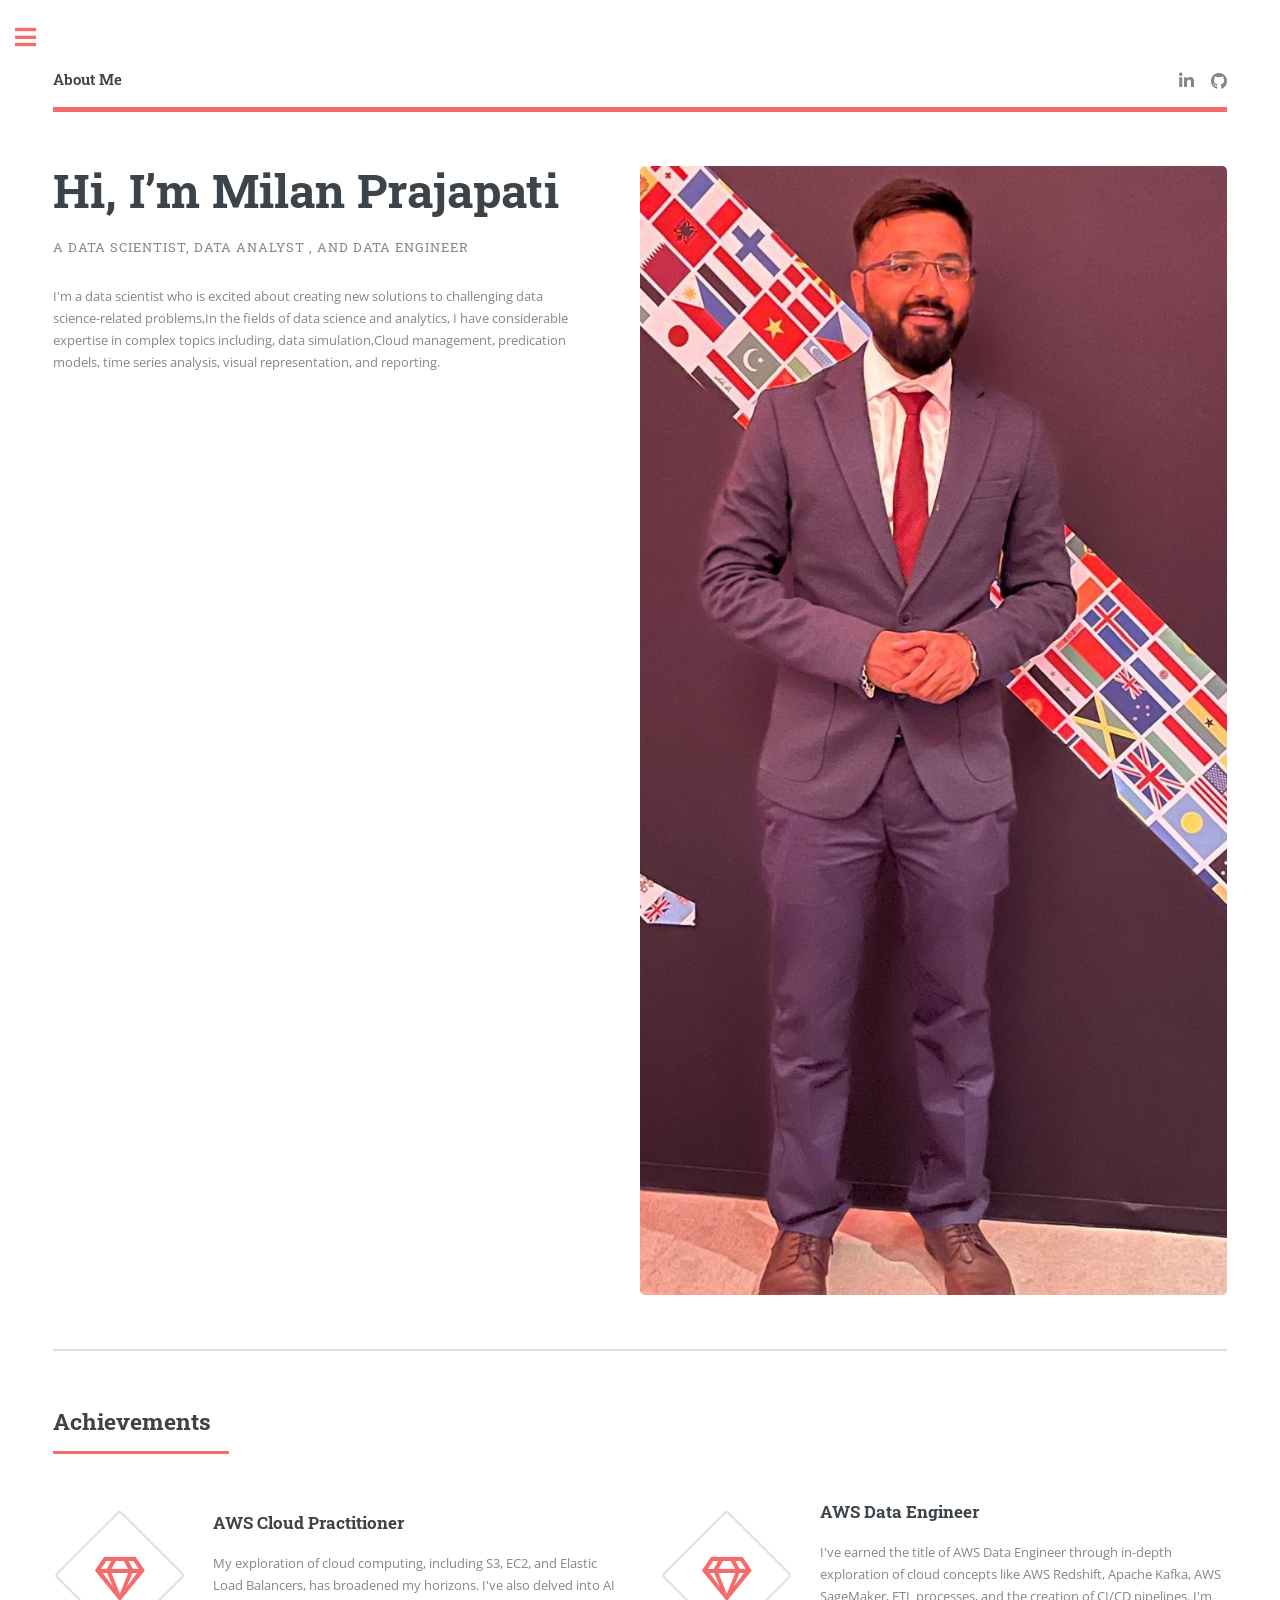
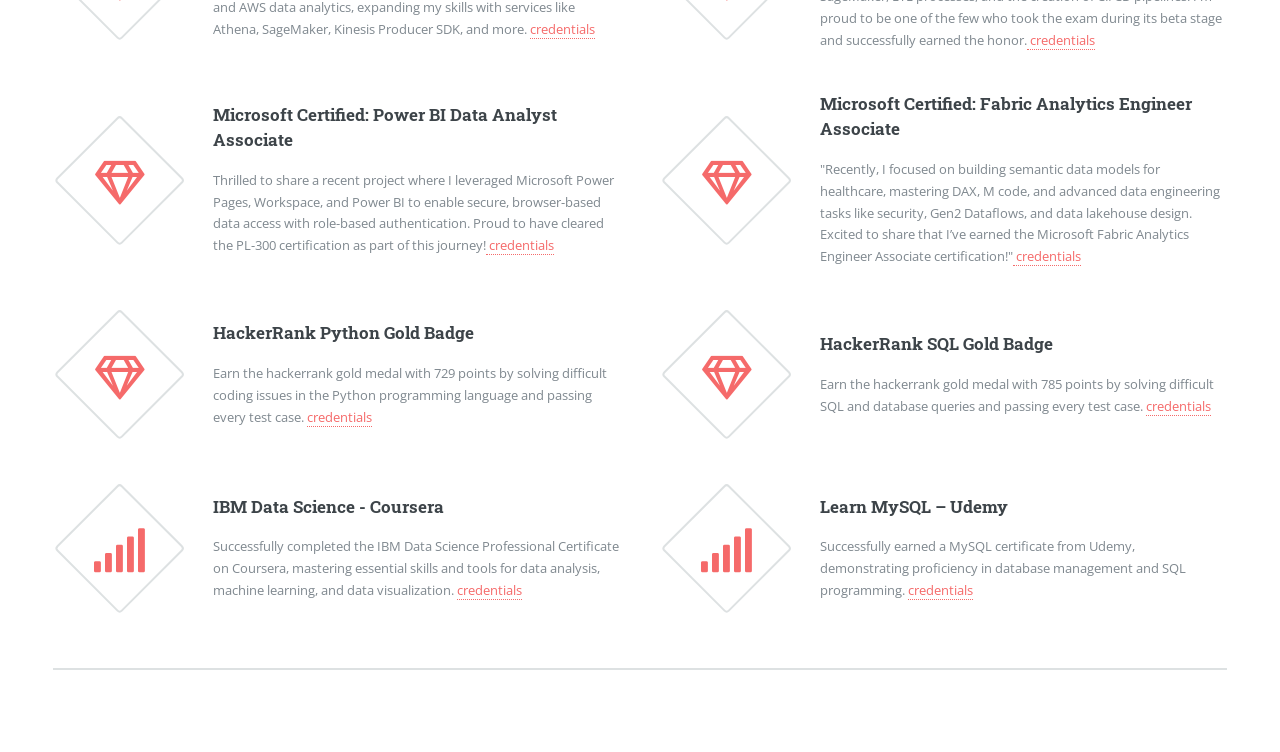
==== commit b55286bd: "Update on Certificats PowerBI and Fabric" ====
--- a/index.html
+++ b/index.html
@@ -6,6 +6,7 @@
 		<meta charset="utf-8" />
 		<meta name="viewport" content="width=device-width, initial-scale=1, user-scalable=no" />
 		<link rel="stylesheet" href="assets/css/main.css" />
+
 
 <!-- Google Tag Manager -->
 <script>(function(w,d,s,l,i){w[l]=w[l]||[];w[l].push({'gtm.start':
@@ -83,6 +84,22 @@
 												
 											</div>
 										</article>
+																				<article>
+											<span class="icon fa-gem"></span>
+											<div class="content">
+												<h3>Microsoft Certified: Power BI Data Analyst Associate</h3>
+												<p>Thrilled to share a recent project where I leveraged Microsoft Power Pages, Workspace, and Power BI to enable secure, browser-based data access with role-based authentication. Proud to have cleared the PL-300 certification as part of this journey!<a href="https://lnkd.in/gnPF-2_T"> credentials</a></p>
+												
+											</div>
+										</article>
+																				<article>
+											<span class="icon fa-gem"></span>
+											<div class="content">
+												<h3>Microsoft Certified: Fabric Analytics Engineer Associate</h3>
+												<p>"Recently, I focused on building semantic data models for healthcare, mastering DAX, M code, and advanced data engineering tasks like security, Gen2 Dataflows, and data lakehouse design. Excited to share that I’ve earned the Microsoft Fabric Analytics Engineer Associate certification!"<a href="https://learn.microsoft.com/en-us/users/milanprajapati-9833/credentials/2f81f8a0f8407f92?ref=https%3A%2F%2Fwww.linkedin.com%2F"> credentials</a></p>
+												
+											</div>
+										</article>
 										<article>
 											<span class="icon fa-gem"></span>
 											<div class="content">
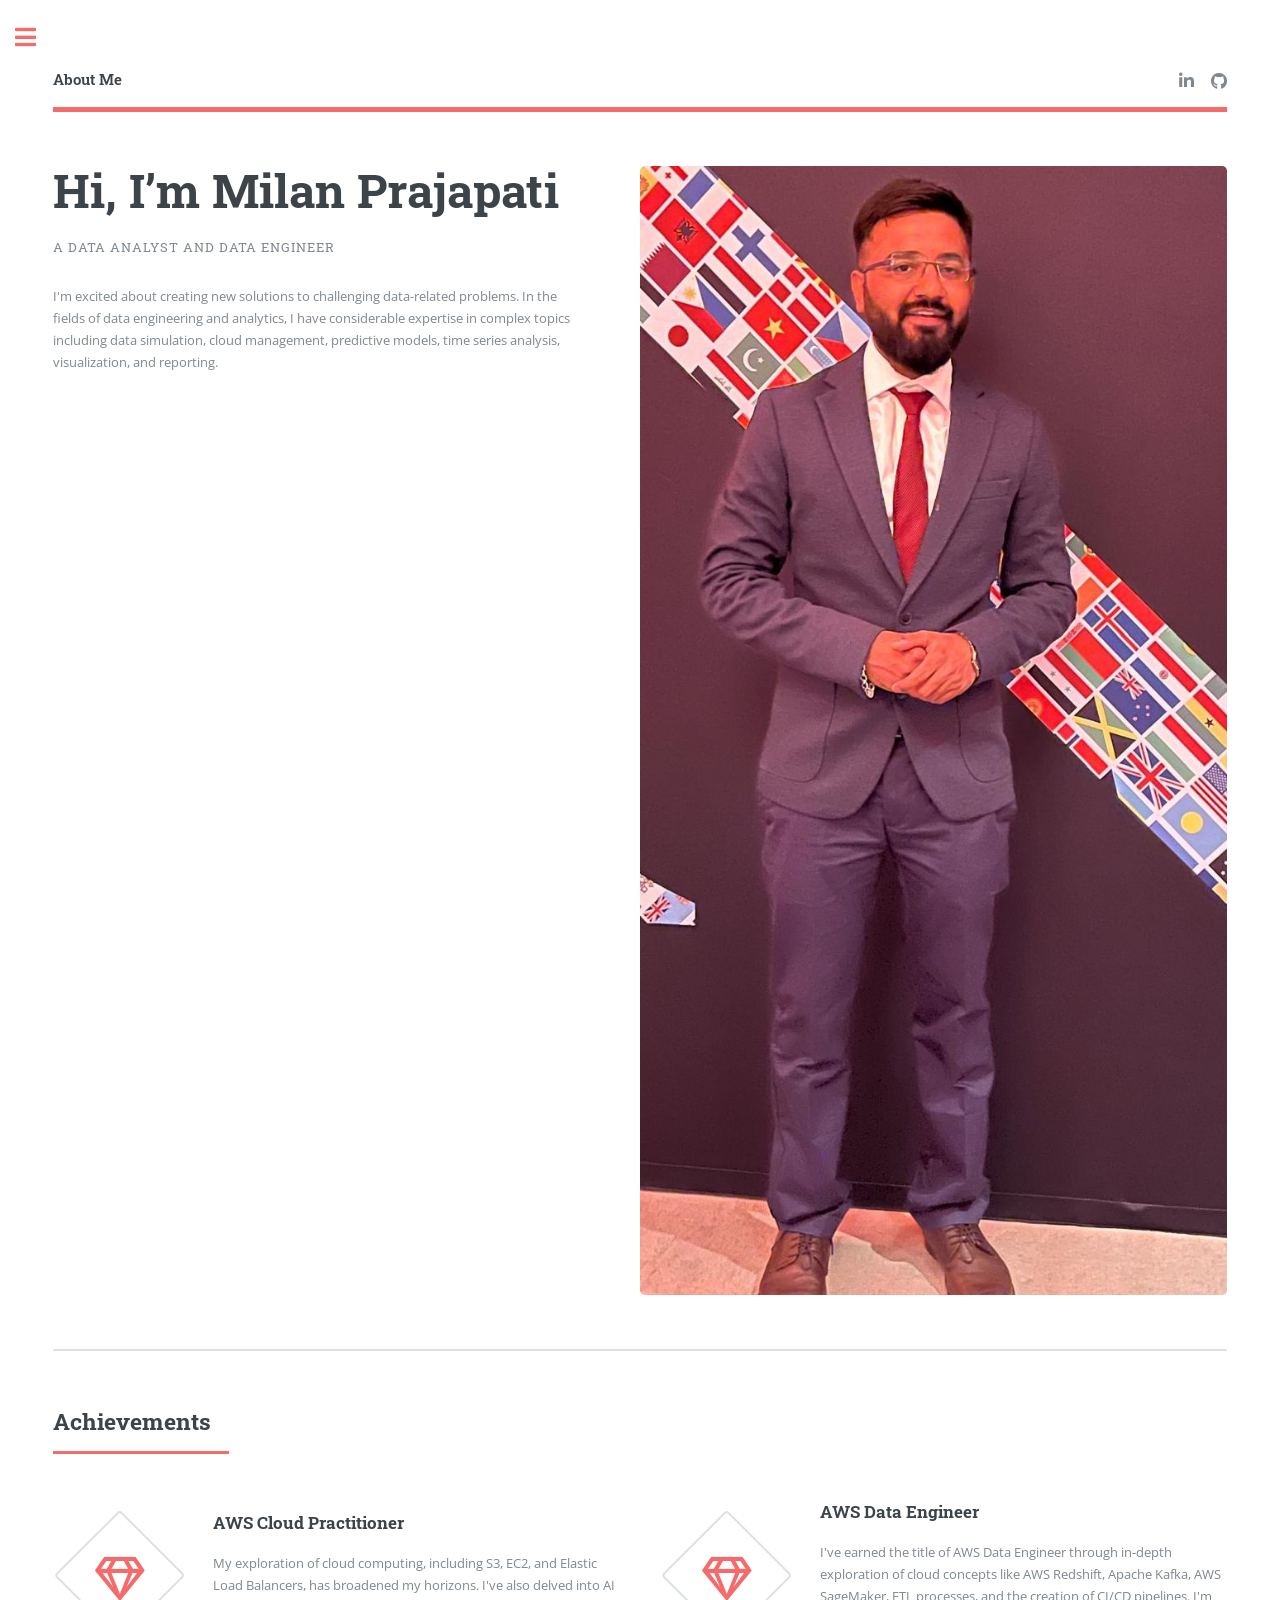
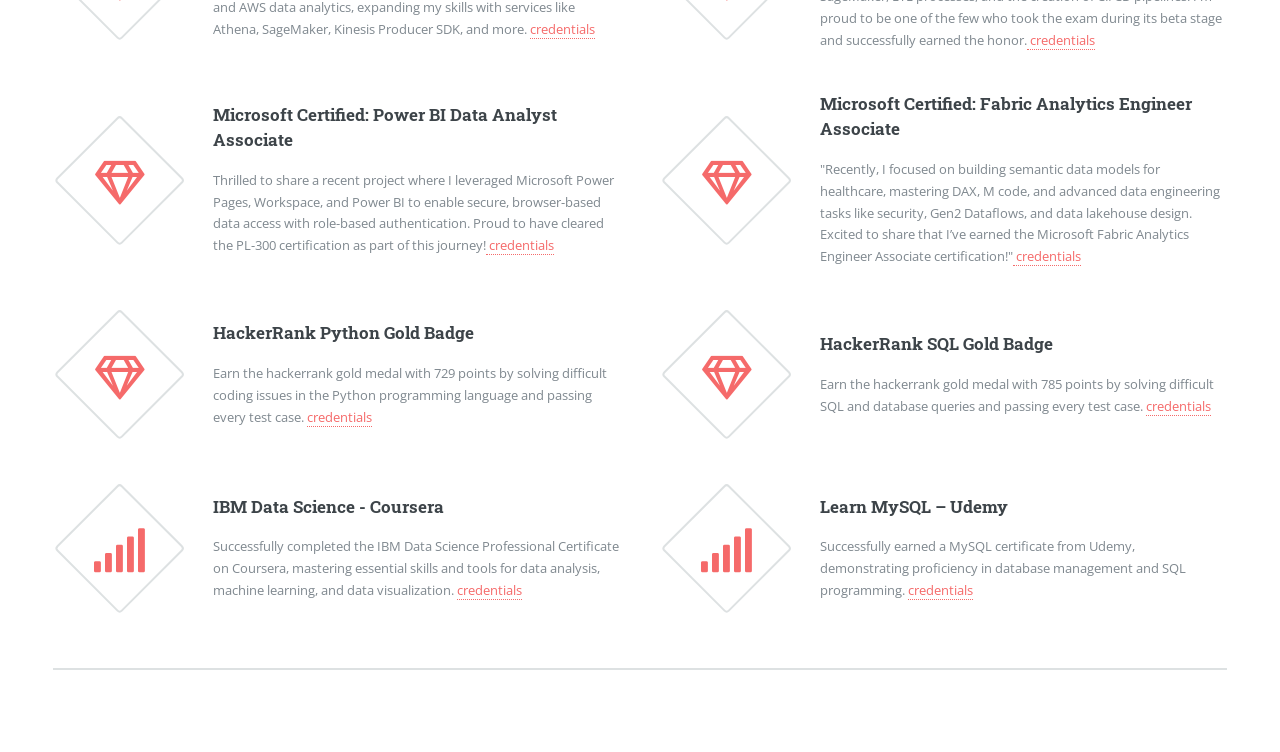
==== commit 3468306c: "Update On Home Page" ====
--- a/index.html
+++ b/index.html
@@ -49,9 +49,9 @@
 										<header>
 											<h1>Hi, I’m Milan Prajapati<br />
 											</h1>
-											<p>A Data scientist, Data Analyst , and Data Engineer</p>
+											<p>A Data Analyst and Data Engineer</p>
 										</header>
-										<p>I'm a data scientist who is excited about creating new solutions to challenging data science-related problems,In the fields of data science and analytics, I have considerable expertise in complex topics including, data simulation,Cloud management, predication models, time series analysis, visual representation, and reporting.</p>
+										<p>I'm excited about creating new solutions to challenging data-related problems. In the fields of data engineering and analytics, I have considerable expertise in complex topics including data simulation, cloud management, predictive models, time series analysis, visualization, and reporting.</p>
 										<!--<ul class="actions">
 											<li><a href="#" class="button big">Learn More</a></li>
 										</ul>-->
@@ -248,7 +248,7 @@
 									</header>
 									<!--<p>Sed varius enim lorem ullamcorper dolore aliquam aenean ornare velit lacus, ac varius enim lorem ullamcorper dolore. Proin sed aliquam facilisis ante interdum. Sed nulla amet lorem feugiat tempus aliquam.</p>-->
 									<ul class="contact">
-										<li class="icon solid fa-envelope"><a href="mailto:mbprajapati1732@gmail.com">mbprajapati1732@gmail.com</a></li>
+										<li class="icon solid fa-envelope"><a href="mailto:milan.prajapati.ca@gmail.com">milan.prajapati.ca@gmail.com</a></li>
 										<li class="icon solid fa-phone">(778) 855-1756</li>
 										<li class="icon solid fa-home">Canada<br />
 										</li>
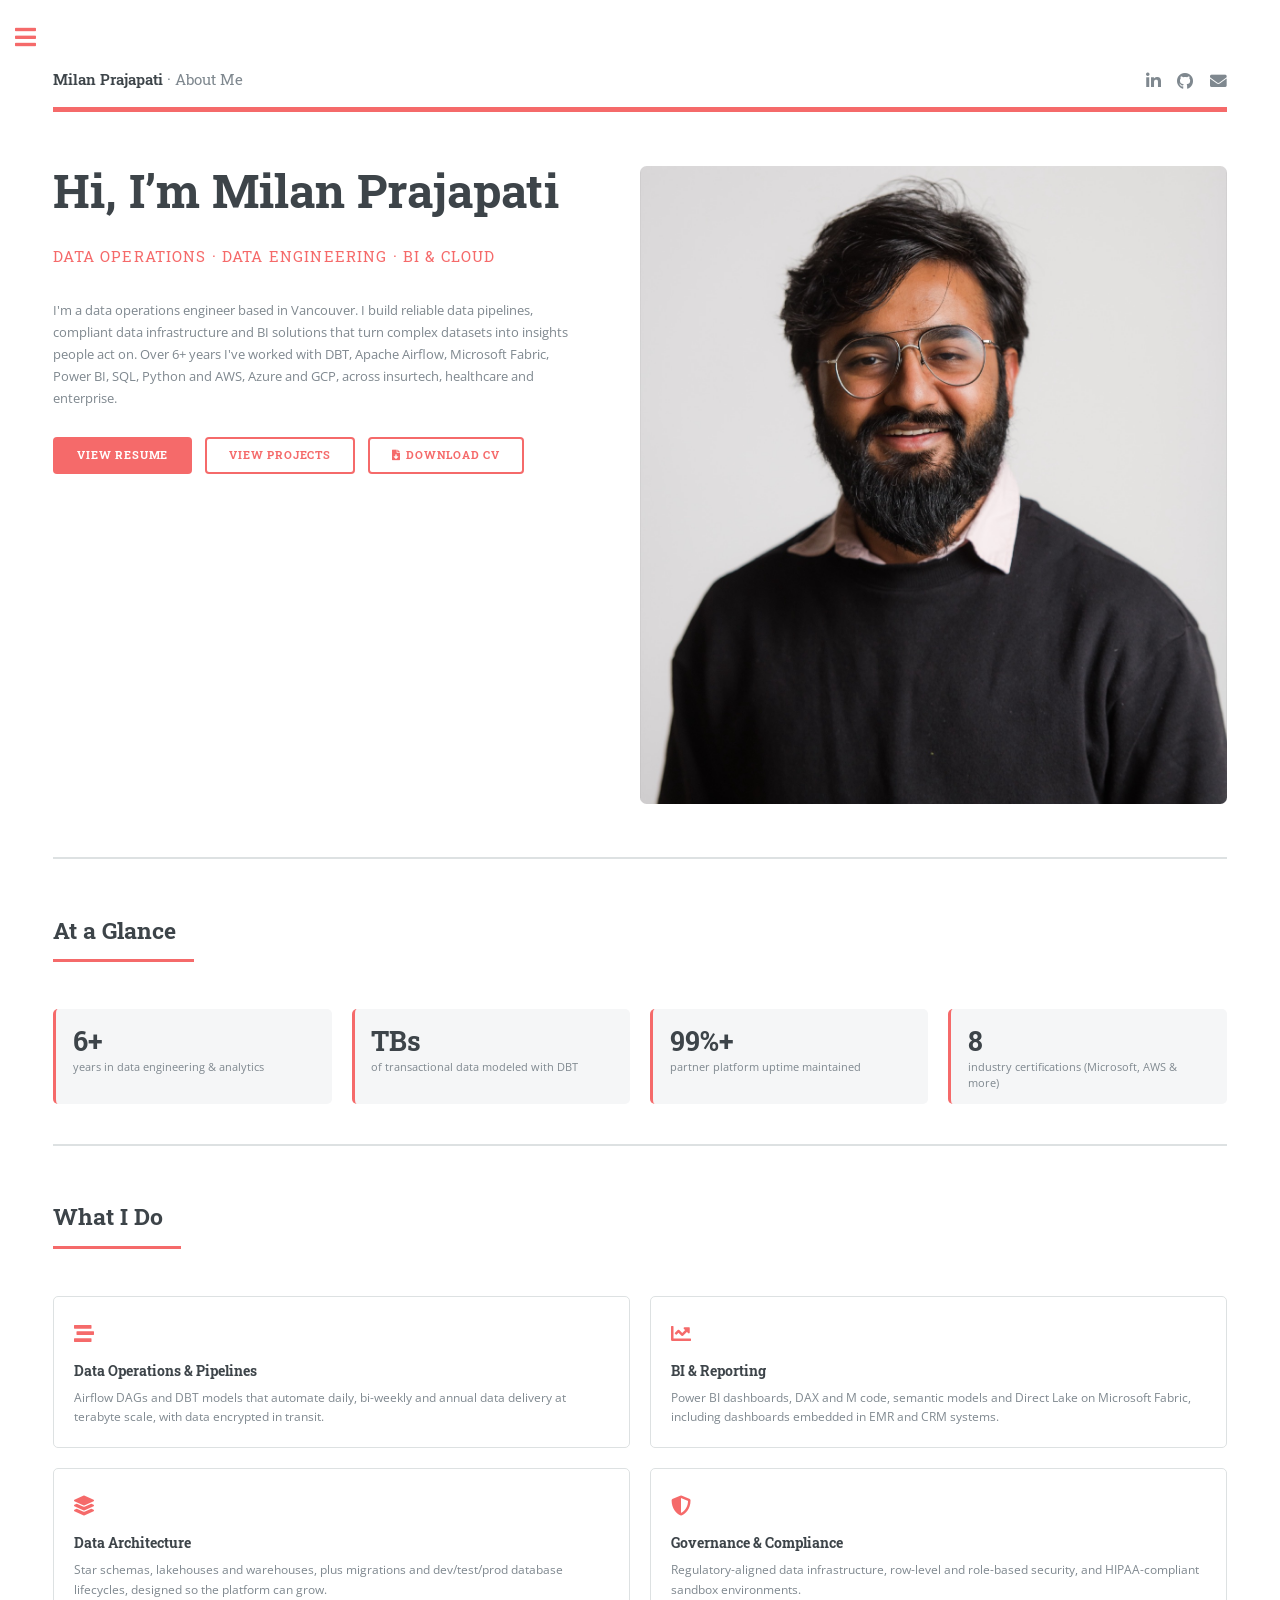
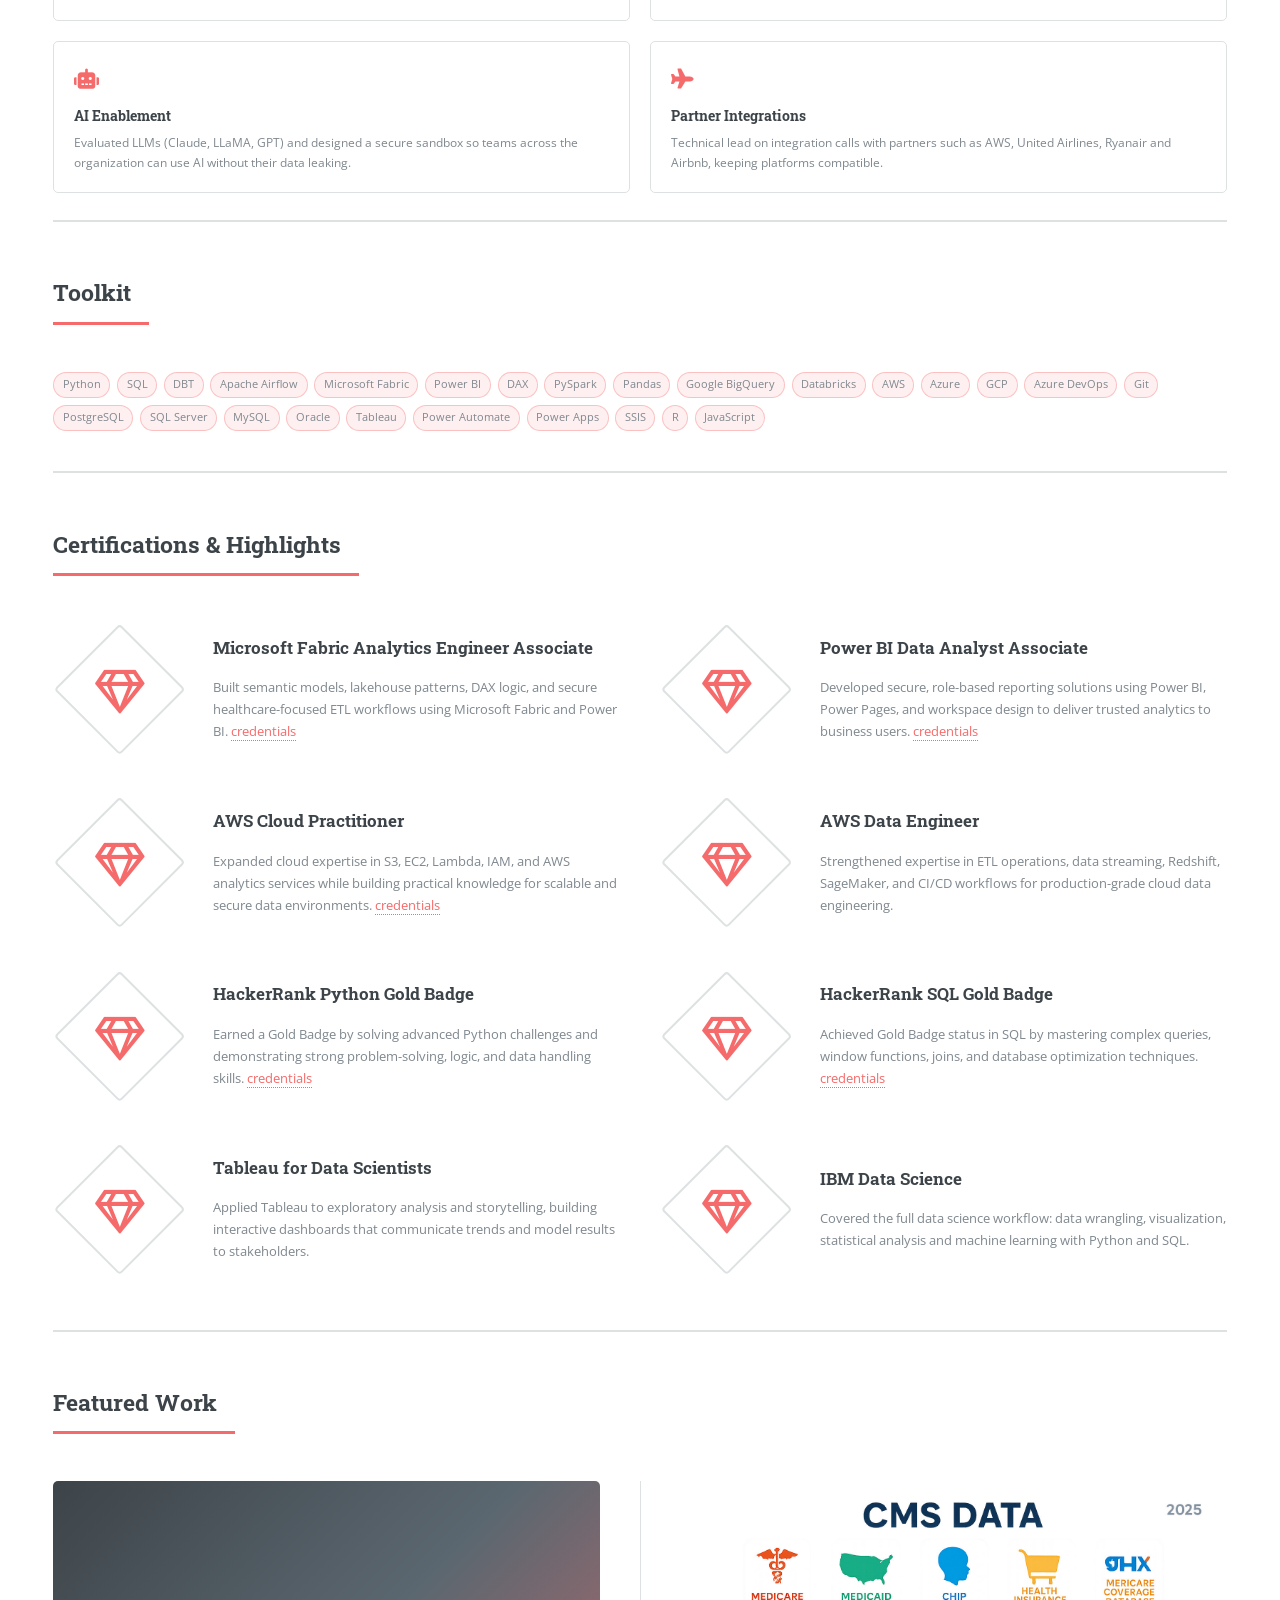
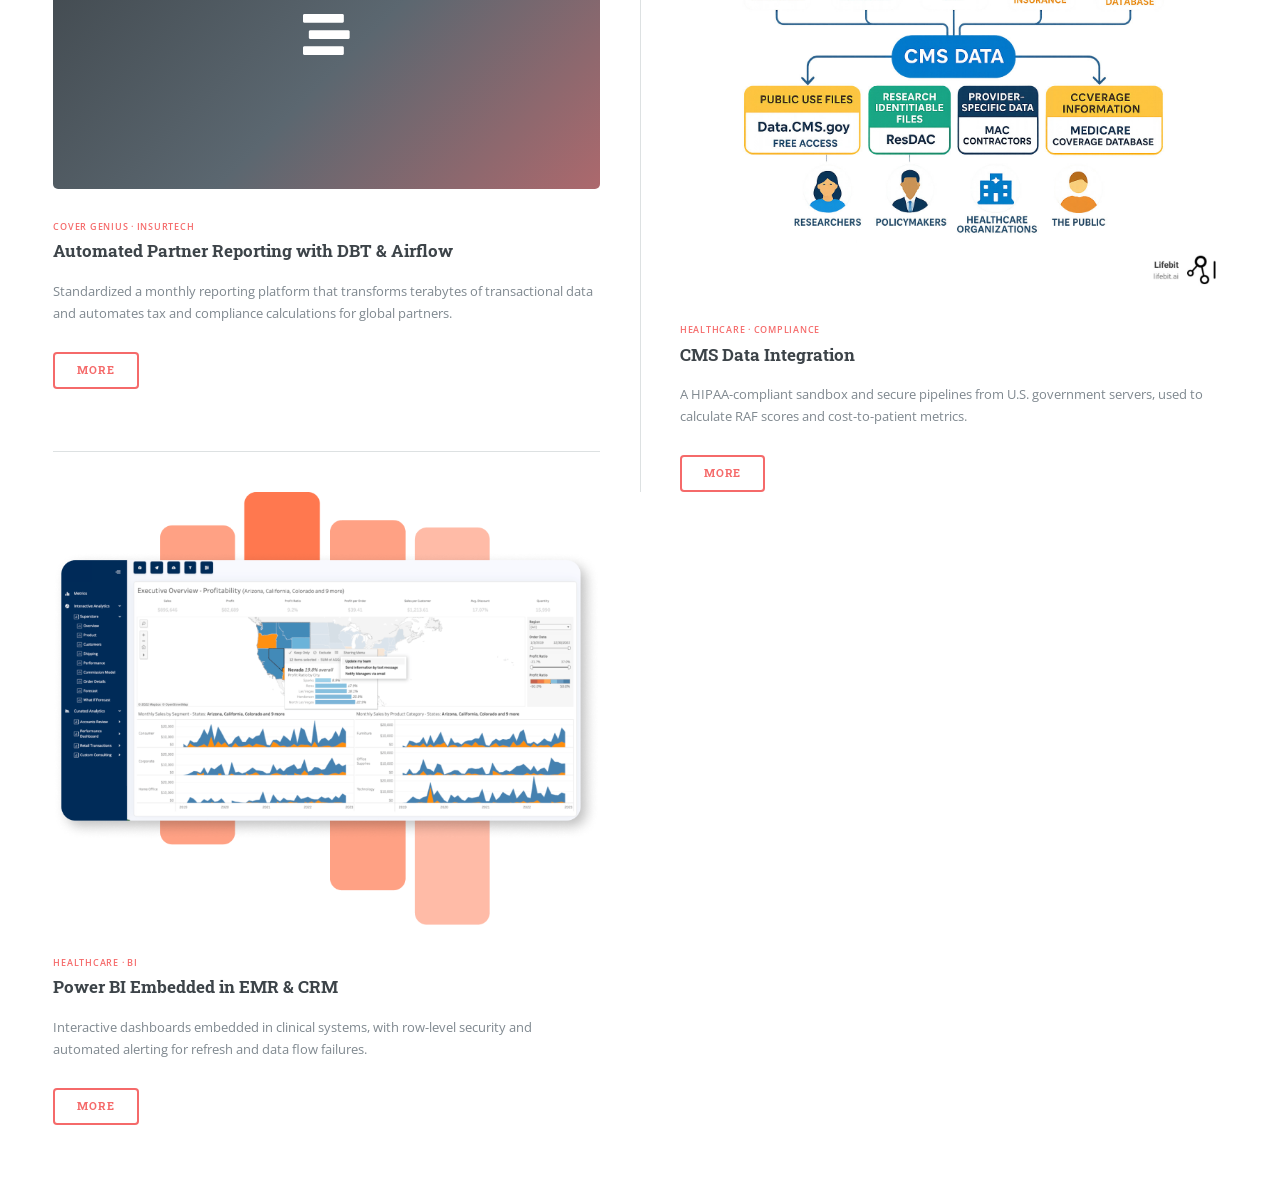
==== commit 1da6814a: "Update new potfolio" ====
--- a/index.html
+++ b/index.html
@@ -1,276 +1,282 @@
-<!DOCTYPE HTML>
-
-<html>
-	<head>
-		<title>Milan Prajapati</title>
-		<meta charset="utf-8" />
-		<meta name="viewport" content="width=device-width, initial-scale=1, user-scalable=no" />
-		<link rel="stylesheet" href="assets/css/main.css" />
-
-
-<!-- Google Tag Manager -->
-<script>(function(w,d,s,l,i){w[l]=w[l]||[];w[l].push({'gtm.start':
-new Date().getTime(),event:'gtm.js'});var f=d.getElementsByTagName(s)[0],
-j=d.createElement(s),dl=l!='dataLayer'?'&l='+l:'';j.async=true;j.src=
-'https://www.googletagmanager.com/gtm.js?id='+i+dl;f.parentNode.insertBefore(j,f);
-})(window,document,'script','dataLayer','GTM-N96M943N');</script>
-<!-- End Google Tag Manager -->
-
-	</head>
-	<body class="is-preload">
-
-<!-- Google Tag Manager (noscript) -->
-<noscript><iframe src="https://www.googletagmanager.com/ns.html?id=GTM-N96M943N"
-height="0" width="0" style="display:none;visibility:hidden"></iframe></noscript>
-<!-- End Google Tag Manager (noscript) -->
-
-		<!-- Wrapper -->
-			<div id="wrapper">
-
-				<!-- Main -->
-					<div id="main">
-						<div class="inner">
-
-							<!-- Header -->
-								<header id="header">
-									<a href="index.html" class="logo"><strong>About Me</strong></a>
-									<ul class="icons">
-										<li><a href="https://www.linkedin.com/in/itsMilan1999" class="icon brands fa-linkedin-in"><span class="label">linkedin</span></a></li>
-										<li><a href="https://github.com/itsMilan1999" class="icon brands fa-github"><span class="label">Github</span></a></li>
-									  <!--  <li><a href="#" class="icon brands fa-snapchat-ghost"><span class="label">Snapchat</span></a></li>
-										<li><a href="#" class="icon brands fa-instagram"><span class="label">Instagram</span></a></li>
-										<li><a href="#" class="icon brands fa-medium-m"><span class="label">Medium</span></a></li>-->
-									</ul>
-								</header>
-
-							<!-- Banner -->
-								<section id="banner">
-									<div class="content">
-										<header>
-											<h1>Hi, I’m Milan Prajapati<br />
-											</h1>
-											<p>A Data Analyst and Data Engineer</p>
-										</header>
-										<p>I'm excited about creating new solutions to challenging data-related problems. In the fields of data engineering and analytics, I have considerable expertise in complex topics including data simulation, cloud management, predictive models, time series analysis, visualization, and reporting.</p>
-										<!--<ul class="actions">
-											<li><a href="#" class="button big">Learn More</a></li>
-										</ul>-->
-									</div>
-									<span class="image object">
-										<img src="images/MProfile1.jpg" alt="" />
-									</span>
-								</section>
-
-							<!-- Section -->
-							<section>
-								
-									<header class="major">
-										<h2>Achievements</h2>
-									</header> 
-									<div class="features">
-										<article>
-											<span class="icon fa-gem"></span>
-											<div class="content">
-												<h3>AWS Cloud Practitioner</h3>
-												<p>My exploration of cloud computing, including S3, EC2, and Elastic Load Balancers, has broadened my horizons. I've also delved into AI and AWS data analytics, expanding my skills with services like Athena, SageMaker, Kinesis Producer SDK, and more. <a href="https://www.credly.com/badges/a3289406-ed97-4351-935b-1fdb293462ee/linked_in"> credentials</a></p>
-												
-											</div>
-										</article>
-										<article>
-											<span class="icon fa-gem"></span>
-											<div class="content">
-												<h3>AWS Data Engineer</h3>
-												<p>I've earned the title of AWS Data Engineer through in-depth exploration of cloud concepts like AWS Redshift, Apache Kafka, AWS SageMaker, ETL processes, and the creation of CI/CD pipelines. I'm proud to be one of the few who took the exam during its beta stage and successfully earned the honor.<a href=""> credentials</a></p>
-												
-											</div>
-										</article>
-																				<article>
-											<span class="icon fa-gem"></span>
-											<div class="content">
-												<h3>Microsoft Certified: Power BI Data Analyst Associate</h3>
-												<p>Thrilled to share a recent project where I leveraged Microsoft Power Pages, Workspace, and Power BI to enable secure, browser-based data access with role-based authentication. Proud to have cleared the PL-300 certification as part of this journey!<a href="https://lnkd.in/gnPF-2_T"> credentials</a></p>
-												
-											</div>
-										</article>
-																				<article>
-											<span class="icon fa-gem"></span>
-											<div class="content">
-												<h3>Microsoft Certified: Fabric Analytics Engineer Associate</h3>
-												<p>"Recently, I focused on building semantic data models for healthcare, mastering DAX, M code, and advanced data engineering tasks like security, Gen2 Dataflows, and data lakehouse design. Excited to share that I’ve earned the Microsoft Fabric Analytics Engineer Associate certification!"<a href="https://learn.microsoft.com/en-us/users/milanprajapati-9833/credentials/2f81f8a0f8407f92?ref=https%3A%2F%2Fwww.linkedin.com%2F"> credentials</a></p>
-												
-											</div>
-										</article>
-										<article>
-											<span class="icon fa-gem"></span>
-											<div class="content">
-												<h3>HackerRank Python Gold Badge</h3>
-												<p>Earn the hackerrank gold medal with 729 points by solving difficult coding issues in the Python programming language and passing every test case. <a href="https://www.linkedin.com/posts/itsmilan1999_just-earned-the-gold-badge-for-python-on-activity-6947396815386222592-YOTo?utm_source=share&utm_medium=member_desktop"> credentials</a></p>
-												
-											</div>
-										</article>
-										<article>
-											<span class="icon fa-gem"></span>
-											<div class="content">
-												<h3>HackerRank SQL Gold Badge</h3>
-												<p>Earn the hackerrank gold medal with 785 points by solving difficult SQL and database queries and passing every test case. <a href="https://www.linkedin.com/posts/itsmilan1999_just-earned-the-gold-badge-for-sql-on-hackerrank-activity-6987620253996314624-RP_n?utm_source=share&utm_medium=member_desktop"> credentials</a></p>
-											</div>
-										</article>
-										<article>
-											<span class="icon solid fa-signal"></span>
-											<div class="content">
-												<h3>IBM Data Science - Coursera</h3>
-												<p>Successfully completed the IBM Data Science Professional Certificate on Coursera, mastering essential skills and tools for data analysis, machine learning, and data visualization. <a href="https://www.linkedin.com/posts/itsmilan1999_certificates-activity-6877230094348279808-dCGb?utm_source=share&utm_medium=member_desktop"> credentials</a></p>
-											</div>
-										</article>
-										<article>
-											<span class="icon solid fa-signal"></span>
-											<div class="content">
-												<h3>Learn MySQL – Udemy</h3>
-												<p>Successfully earned a MySQL certificate from Udemy, demonstrating proficiency in database management and SQL programming. <a href="https://www.linkedin.com/posts/itsmilan1999_just-earned-the-gold-badge-for-sql-on-hackerrank-activity-6987620253996314624-RP_n?utm_source=share&utm_medium=member_desktop"> credentials</a></p>
-											</div>
-										</article>
-									</div>
-								</section>
-
-							<!-- Section -->
-								<section>
-									
-									<!--<header class="major">
-										<h2>Ipsum sed dolor</h2>
-									</header>
-									<div class="posts">
-										<article>
-											<a href="#" class="image"><img src="images/pic01.jpg" alt="" /></a>
-											<h3>Interdum aenean</h3>
-											<p>Aenean ornare velit lacus, ac varius enim lorem ullamcorper dolore. Proin aliquam facilisis ante interdum. Sed nulla amet lorem feugiat tempus aliquam.</p>
-											<ul class="actions">
-												<li><a href="#" class="button">More</a></li>
-											</ul>
-										</article>
-										<article>
-											<a href="#" class="image"><img src="images/pic02.jpg" alt="" /></a>
-											<h3>Nulla amet dolore</h3>
-											<p>Aenean ornare velit lacus, ac varius enim lorem ullamcorper dolore. Proin aliquam facilisis ante interdum. Sed nulla amet lorem feugiat tempus aliquam.</p>
-											<ul class="actions">
-												<li><a href="#" class="button">More</a></li>
-											</ul>
-										</article>
-										<article>
-											<a href="#" class="image"><img src="images/pic03.jpg" alt="" /></a>
-											<h3>Tempus ullamcorper</h3>
-											<p>Aenean ornare velit lacus, ac varius enim lorem ullamcorper dolore. Proin aliquam facilisis ante interdum. Sed nulla amet lorem feugiat tempus aliquam.</p>
-											<ul class="actions">
-												<li><a href="#" class="button">More</a></li>
-											</ul>
-										</article>
-										<article>
-											<a href="#" class="image"><img src="images/pic04.jpg" alt="" /></a>
-											<h3>Sed etiam facilis</h3>
-											<p>Aenean ornare velit lacus, ac varius enim lorem ullamcorper dolore. Proin aliquam facilisis ante interdum. Sed nulla amet lorem feugiat tempus aliquam.</p>
-											<ul class="actions">
-												<li><a href="#" class="button">More</a></li>
-											</ul>
-										</article>
-										<article>
-											<a href="#" class="image"><img src="images/pic05.jpg" alt="" /></a>
-											<h3>Feugiat lorem aenean</h3>
-											<p>Aenean ornare velit lacus, ac varius enim lorem ullamcorper dolore. Proin aliquam facilisis ante interdum. Sed nulla amet lorem feugiat tempus aliquam.</p>
-											<ul class="actions">
-												<li><a href="#" class="button">More</a></li>
-											</ul>
-										</article>
-										<article>
-											<a href="#" class="image"><img src="images/pic06.jpg" alt="" /></a>
-											<h3>Amet varius aliquam</h3>
-											<p>Aenean ornare velit lacus, ac varius enim lorem ullamcorper dolore. Proin aliquam facilisis ante interdum. Sed nulla amet lorem feugiat tempus aliquam.</p>
-											<ul class="actions">
-												<li><a href="#" class="button">More</a></li>
-											</ul>
-										</article>
-									</div> -->
-								</section>
-
-						</div>
-					</div>  
-
-				<!-- Sidebar -->
-					<div id="sidebar">
-						<div class="inner">
-
-							<!-- Search -->
-							<!--	<section id="search" class="alt">
-									<form method="post" action="#">
-										<input type="text" name="query" id="query" placeholder="Search" />
-									</form>
-								</section> -->
-
-							<!-- Menu -->
-								<nav id="menu">
-									<header class="major">
-										<h2>Menu</h2>
-									</header>
-									<ul>
-										<li><a href="index.html">Homepage</a></li>
-										<li><a href="elements.html">Resume</a></li>
-										<li><a href="generic.html">Projects</a></li>
-
-									</ul>
-								</nav> 
-
-							<!-- Section -->
-							<!--<section>
-									<header class="major">
-										<h2>Ante interdum</h2>
-									</header>
-									<div class="mini-posts">
-										<article>
-											<a href="#" class="image"><img src="images/pic07.jpg" alt="" /></a>
-											<p>Aenean ornare velit lacus, ac varius enim lorem ullamcorper dolore aliquam.</p>
-										</article>
-										<article>
-											<a href="#" class="image"><img src="images/pic08.jpg" alt="" /></a>
-											<p>Aenean ornare velit lacus, ac varius enim lorem ullamcorper dolore aliquam.</p>
-										</article>
-										<article>
-											<a href="#" class="image"><img src="images/pic09.jpg" alt="" /></a>
-											<p>Aenean ornare velit lacus, ac varius enim lorem ullamcorper dolore aliquam.</p>
-										</article>
-									</div>
-									<ul class="actions">
-										<li><a href="#" class="button">More</a></li>
-									</ul>
-								</section>-->
-
-							<!-- Section -->
-								<section>
-									<header class="major">
-										<h2>Get in touch</h2>
-									</header>
-									<!--<p>Sed varius enim lorem ullamcorper dolore aliquam aenean ornare velit lacus, ac varius enim lorem ullamcorper dolore. Proin sed aliquam facilisis ante interdum. Sed nulla amet lorem feugiat tempus aliquam.</p>-->
-									<ul class="contact">
-										<li class="icon solid fa-envelope"><a href="mailto:milan.prajapati.ca@gmail.com">milan.prajapati.ca@gmail.com</a></li>
-										<li class="icon solid fa-phone">(778) 855-1756</li>
-										<li class="icon solid fa-home">Canada<br />
-										</li>
-									</ul>
-								</section>
-
-							<!-- Footer -->
-								<footer id="footer">
-									<!--<p class="copyright">&copy; Untitled. All rights reserved. Demo Images: <a href="https://unsplash.com">Unsplash</a>. Design: <a href="https://html5up.net">HTML5 UP</a>.</p>-->
-								</footer> 
-
-						</div>
-					</div>
-
-			</div>
-
-		<!-- Scripts -->
-			<script src="assets/js/jquery.min.js"></script>
-			<script src="assets/js/browser.min.js"></script>
-			<script src="assets/js/breakpoints.min.js"></script>
-			<script src="assets/js/util.js"></script>
-			<script src="assets/js/main.js"></script>
-
-	</body>
-</html>+<!DOCTYPE HTML>
+
+<html lang="en">
+	<head>
+		<title>Milan Prajapati | Data Operations &amp; Data Engineering</title>
+		<meta charset="utf-8" />
+		<meta name="viewport" content="width=device-width, initial-scale=1" />
+		<meta name="description" content="Milan Prajapati – Data Operations Analyst and Data Engineer in Vancouver, BC. DBT, Airflow, Microsoft Fabric, Power BI, SQL, Python and cloud data platforms." />
+		<meta property="og:title" content="Milan Prajapati | Data Operations &amp; Data Engineering" />
+		<meta property="og:description" content="Data pipelines, BI and cloud data platforms that turn complex data into clear business decisions." />
+		<meta property="og:image" content="images/MProfile1-web.jpg" />
+		<link rel="icon" href="images/Icon.jpg" />
+		<link rel="stylesheet" href="assets/css/main.css" />
+		<link rel="stylesheet" href="assets/css/custom.css" />
+
+<!-- Google Tag Manager -->
+<script>(function(w,d,s,l,i){w[l]=w[l]||[];w[l].push({'gtm.start':
+new Date().getTime(),event:'gtm.js'});var f=d.getElementsByTagName(s)[0],
+j=d.createElement(s),dl=l!='dataLayer'?'&l='+l:'';j.async=true;j.src=
+'https://www.googletagmanager.com/gtm.js?id='+i+dl;f.parentNode.insertBefore(j,f);
+})(window,document,'script','dataLayer','GTM-N96M943N');</script>
+<!-- End Google Tag Manager -->
+
+	</head>
+	<body class="is-preload">
+
+<!-- Google Tag Manager (noscript) -->
+<noscript><iframe src="https://www.googletagmanager.com/ns.html?id=GTM-N96M943N"
+height="0" width="0" style="display:none;visibility:hidden"></iframe></noscript>
+<!-- End Google Tag Manager (noscript) -->
+
+		<!-- Wrapper -->
+			<div id="wrapper">
+
+				<!-- Main -->
+					<div id="main">
+						<div class="inner">
+
+							<!-- Header -->
+								<header id="header">
+									<a href="index.html" class="logo"><strong>Milan Prajapati</strong> · About Me</a>
+									<ul class="icons">
+										<li><a href="https://www.linkedin.com/in/itsMilan1999" class="icon brands fa-linkedin-in" target="_blank" rel="noopener"><span class="label">LinkedIn</span></a></li>
+										<li><a href="https://github.com/itsMilan1999" class="icon brands fa-github" target="_blank" rel="noopener"><span class="label">GitHub</span></a></li>
+										<li><a href="mailto:milan.prajapati.ca@gmail.com" class="icon solid fa-envelope"><span class="label">Email</span></a></li>
+									</ul>
+								</header>
+
+							<!-- Banner -->
+								<section id="banner">
+									<div class="content">
+										<header>
+											<h1>Hi, I’m Milan Prajapati</h1>
+											<p class="role-line">Data Operations · Data Engineering · BI &amp; Cloud</p>										</header>
+										<p>I'm a data operations engineer based in Vancouver. I build reliable data pipelines, compliant data infrastructure and BI solutions that turn complex datasets into insights people act on. Over 6+ years I've worked with DBT, Apache Airflow, Microsoft Fabric, Power BI, SQL, Python and AWS, Azure and GCP, across insurtech, healthcare and enterprise.</p>
+										<ul class="actions">
+											<li><a href="elements.html" class="button primary">View Resume</a></li>
+											<li><a href="generic.html" class="button">View Projects</a></li>
+											<li><a href="images/Milan Resume.pdf" class="button icon solid fa-file-download" download>Download CV</a></li>
+										</ul>
+									</div>
+									<span class="image object">
+										<img src="images/MProfile1-web.jpg" alt="Portrait of Milan Prajapati" />
+									</span>
+								</section>
+
+							<!-- At a glance -->
+								<section>
+									<header class="major">
+										<h2>At a Glance</h2>
+									</header>
+									<ul class="stats">
+										<li><span class="value">6+</span><span class="label">years in data engineering &amp; analytics</span></li>
+										<li><span class="value">TBs</span><span class="label">of transactional data modeled with DBT</span></li>
+										<li><span class="value">99%+</span><span class="label">partner platform uptime maintained</span></li>
+										<li><span class="value">8</span><span class="label">industry certifications (Microsoft, AWS &amp; more)</span></li>
+									</ul>
+								</section>
+
+							<!-- What I do -->
+								<section>
+									<header class="major">
+										<h2>What I Do</h2>
+									</header>
+									<div class="highlight-cards">
+										<article>
+											<span class="icon solid fa-stream"></span>
+											<h3>Data Operations &amp; Pipelines</h3>
+											<p>Airflow DAGs and DBT models that automate daily, bi-weekly and annual data delivery at terabyte scale, with data encrypted in transit.</p>
+										</article>
+										<article>
+											<span class="icon solid fa-chart-line"></span>
+											<h3>BI &amp; Reporting</h3>
+											<p>Power BI dashboards, DAX and M code, semantic models and Direct Lake on Microsoft Fabric, including dashboards embedded in EMR and CRM systems.</p>
+										</article>
+										<article>
+											<span class="icon solid fa-layer-group"></span>
+											<h3>Data Architecture</h3>
+											<p>Star schemas, lakehouses and warehouses, plus migrations and dev/test/prod database lifecycles, designed so the platform can grow.</p>
+										</article>
+										<article>
+											<span class="icon solid fa-shield-alt"></span>
+											<h3>Governance &amp; Compliance</h3>
+											<p>Regulatory-aligned data infrastructure, row-level and role-based security, and HIPAA-compliant sandbox environments.</p>
+										</article>
+										<article>
+											<span class="icon solid fa-robot"></span>
+											<h3>AI Enablement</h3>
+											<p>Evaluated LLMs (Claude, LLaMA, GPT) and designed a secure sandbox so teams across the organization can use AI without their data leaking.</p>
+										</article>
+										<article>
+											<span class="icon solid fa-plane"></span>
+											<h3>Partner Integrations</h3>
+											<p>Technical lead on integration calls with partners such as AWS, United Airlines, Ryanair and Airbnb, keeping platforms compatible.</p>
+										</article>
+									</div>
+								</section>
+
+							<!-- Toolkit -->
+								<section>
+									<header class="major">
+										<h2>Toolkit</h2>
+									</header>
+									<ul class="tags accent">
+										<li>Python</li><li>SQL</li><li>DBT</li><li>Apache Airflow</li><li>Microsoft Fabric</li><li>Power BI</li><li>DAX</li><li>PySpark</li><li>Pandas</li><li>Google BigQuery</li><li>Databricks</li><li>AWS</li><li>Azure</li><li>GCP</li><li>Azure DevOps</li><li>Git</li><li>PostgreSQL</li><li>SQL Server</li><li>MySQL</li><li>Oracle</li><li>Tableau</li><li>Power Automate</li><li>Power Apps</li><li>SSIS</li><li>R</li><li>JavaScript</li>
+									</ul>
+								</section>
+
+							<!-- Certifications -->
+							<section>
+									<header class="major">
+											<h2>Certifications &amp; Highlights</h2>
+										</header>
+										<div class="features">
+											<article>
+												<span class="icon fa-gem"></span>
+												<div class="content">
+													<h3>Microsoft Fabric Analytics Engineer Associate</h3>
+													<p>Built semantic models, lakehouse patterns, DAX logic, and secure healthcare-focused ETL workflows using Microsoft Fabric and Power BI. <a href="https://learn.microsoft.com/en-us/users/milanprajapati-9833/credentials/2f81f8a0f8407f92?ref=https%3A%2F%2Fwww.linkedin.com%2F" target="_blank" rel="noopener">credentials</a></p>
+												</div>
+											</article>
+											<article>
+												<span class="icon fa-gem"></span>
+												<div class="content">
+													<h3>Power BI Data Analyst Associate</h3>
+													<p>Developed secure, role-based reporting solutions using Power BI, Power Pages, and workspace design to deliver trusted analytics to business users. <a href="https://lnkd.in/gnPF-2_T" target="_blank" rel="noopener">credentials</a></p>
+												</div>
+											</article>
+											<article>
+												<span class="icon fa-gem"></span>
+												<div class="content">
+													<h3>AWS Cloud Practitioner</h3>
+													<p>Expanded cloud expertise in S3, EC2, Lambda, IAM, and AWS analytics services while building practical knowledge for scalable and secure data environments. <a href="https://www.credly.com/badges/a3289406-ed97-4351-935b-1fdb293462ee/linked_in" target="_blank" rel="noopener">credentials</a></p>
+												</div>
+											</article>
+											<article>
+												<span class="icon fa-gem"></span>
+												<div class="content">
+													<h3>AWS Data Engineer</h3>
+													<p>Strengthened expertise in ETL operations, data streaming, Redshift, SageMaker, and CI/CD workflows for production-grade cloud data engineering.</p>
+												</div>
+											</article>
+											<article>
+												<span class="icon fa-gem"></span>
+												<div class="content">
+													<h3>HackerRank Python Gold Badge</h3>
+													<p>Earned a Gold Badge by solving advanced Python challenges and demonstrating strong problem-solving, logic, and data handling skills. <a href="https://www.linkedin.com/posts/itsmilan1999_just-earned-the-gold-badge-for-python-on-activity-6947396815386222592-YOTo?utm_source=share&utm_medium=member_desktop" target="_blank" rel="noopener">credentials</a></p>
+												</div>
+											</article>
+											<article>
+												<span class="icon fa-gem"></span>
+												<div class="content">
+													<h3>HackerRank SQL Gold Badge</h3>
+													<p>Achieved Gold Badge status in SQL by mastering complex queries, window functions, joins, and database optimization techniques. <a href="https://www.linkedin.com/posts/itsmilan1999_just-earned-the-gold-badge-for-sql-on-hackerrank-activity-6987620253996314624-RP_n?utm_source=share&utm_medium=member_desktop" target="_blank" rel="noopener">credentials</a></p>
+												</div>
+											</article>
+											<article>
+												<span class="icon fa-gem"></span>
+												<div class="content">
+													<h3>Tableau for Data Scientists</h3>
+													<p>Applied Tableau to exploratory analysis and storytelling, building interactive dashboards that communicate trends and model results to stakeholders.</p>
+												</div>
+											</article>
+											<article>
+												<span class="icon fa-gem"></span>
+												<div class="content">
+													<h3>IBM Data Science</h3>
+													<p>Covered the full data science workflow: data wrangling, visualization, statistical analysis and machine learning with Python and SQL.</p>
+												</div>
+											</article>
+									</div>
+								</section>
+
+							<!-- Featured work -->
+								<section>
+									<header class="major">
+										<h2>Featured Work</h2>
+									</header>
+									<div class="posts">
+										<article>
+											<span class="image cover"><span class="icon solid fa-stream"></span></span>
+											<span class="badge">Cover Genius · Insurtech</span>
+											<h3>Automated Partner Reporting with DBT &amp; Airflow</h3>
+											<p>Standardized a monthly reporting platform that transforms terabytes of transactional data and automates tax and compliance calculations for global partners.</p>
+											<ul class="actions">
+												<li><a href="generic.html" class="button">More</a></li>
+											</ul>
+										</article>
+										<article>
+											<a href="generic.html" class="image"><img src="images/CMS.jpg" alt="CMS data integration" /></a>
+											<span class="badge">Healthcare · Compliance</span>
+											<h3>CMS Data Integration</h3>
+											<p>A HIPAA-compliant sandbox and secure pipelines from U.S. government servers, used to calculate RAF scores and cost-to-patient metrics.</p>
+											<ul class="actions">
+												<li><a href="generic.html" class="button">More</a></li>
+											</ul>
+										</article>
+										<article>
+											<a href="generic.html" class="image"><img src="images/PowerBI embedded.png" alt="Power BI embedded dashboard" /></a>
+											<span class="badge">Healthcare · BI</span>
+											<h3>Power BI Embedded in EMR &amp; CRM</h3>
+											<p>Interactive dashboards embedded in clinical systems, with row-level security and automated alerting for refresh and data flow failures.</p>
+											<ul class="actions">
+												<li><a href="generic.html" class="button">More</a></li>
+											</ul>
+										</article>
+									</div>
+								</section>
+
+						</div>
+					</div>
+
+				<!-- Sidebar -->
+					<div id="sidebar">
+						<div class="inner">
+
+							<!-- Menu -->
+								<nav id="menu">
+									<header class="major">
+										<h2>Menu</h2>
+									</header>
+									<ul>
+										<li><a href="index.html">Homepage</a></li>
+										<li><a href="elements.html">Resume</a></li>
+										<li><a href="generic.html">Projects</a></li>
+										<li><a href="images/Milan Resume.pdf" download>Download CV (PDF)</a></li>
+									</ul>
+								</nav>
+
+							<!-- Section -->
+								<section>
+									<header class="major">
+										<h2>Get in touch</h2>
+									</header>
+									<p>Open to conversations about data engineering, data operations and analytics roles.</p>
+									<ul class="contact">
+										<li class="icon solid fa-envelope"><a href="mailto:milan.prajapati.ca@gmail.com">milan.prajapati.ca@gmail.com</a></li>
+										<li class="icon solid fa-phone">(778) 855-1756</li>
+										<li class="icon brands fa-linkedin-in"><a href="https://www.linkedin.com/in/itsMilan1999" target="_blank" rel="noopener">linkedin.com/in/itsMilan1999</a></li>
+										<li class="icon solid fa-home">Vancouver, BC, Canada</li>
+									</ul>
+								</section>
+
+							<!-- Footer -->
+								<footer id="footer">
+									<p class="copyright">&copy; Milan Prajapati. Design: <a href="https://html5up.net">HTML5 UP</a>.</p>
+								</footer>
+
+						</div>
+					</div>
+
+			</div>
+
+		<!-- Scripts -->
+			<script src="assets/js/jquery.min.js"></script>
+			<script src="assets/js/browser.min.js"></script>
+			<script src="assets/js/breakpoints.min.js"></script>
+			<script src="assets/js/util.js"></script>
+			<script src="assets/js/main.js"></script>
+
+	</body>
+</html>
--- a/assets/css/custom.css
+++ b/assets/css/custom.css
@@ -0,0 +1,357 @@
+/* Portfolio additions layered on top of the Editorial theme (main.css). */
+
+:root {
+	--accent: #f56a6a;
+	--accent-soft: rgba(245, 106, 106, 0.1);
+	--ink: #3d4449;
+	--muted: #7f888f;
+	--line: rgba(210, 215, 217, 0.75);
+	--card: #f5f6f7;
+}
+
+/* ---------- Banner ---------- */
+
+#banner .role-line {
+	color: var(--accent);
+	font-family: "Roboto Slab", serif;
+	font-size: 1.15em;
+	margin-top: 0.5em;
+}
+
+#banner .image.object img {
+	border-radius: 0.5em;
+}
+
+/* ---------- Stat tiles ---------- */
+
+.stats {
+	display: grid;
+	grid-template-columns: repeat(4, minmax(0, 1fr));
+	gap: 1.5em;
+	margin: 0 0 1em 0;
+	padding: 0;
+	list-style: none;
+}
+
+.stats li {
+	background: var(--card);
+	border-left: 3px solid var(--accent);
+	border-radius: 0.375em;
+	padding: 1.25em 1.25em 1em;
+	margin: 0;
+}
+
+.stats .value {
+	display: block;
+	font-family: "Roboto Slab", serif;
+	font-size: 2em;
+	font-weight: 700;
+	color: var(--ink);
+	line-height: 1.1;
+}
+
+.stats .label {
+	display: block;
+	font-size: 0.85em;
+	color: var(--muted);
+	margin-top: 0.35em;
+	line-height: 1.4;
+}
+
+@media screen and (max-width: 980px) {
+	.stats { grid-template-columns: repeat(2, minmax(0, 1fr)); }
+}
+
+@media screen and (max-width: 480px) {
+	.stats { gap: 0.75em; }
+	.stats .value { font-size: 1.6em; }
+}
+
+/* ---------- Skill tags ---------- */
+
+.skill-groups {
+	display: grid;
+	grid-template-columns: repeat(2, minmax(0, 1fr));
+	gap: 2em 3em;
+}
+
+.skill-groups h4 {
+	margin-bottom: 0.75em;
+}
+
+@media screen and (max-width: 736px) {
+	.skill-groups { grid-template-columns: 1fr; }
+}
+
+.tags {
+	display: flex;
+	flex-wrap: wrap;
+	gap: 0.5em;
+	list-style: none;
+	padding: 0;
+	margin: 0 0 1em 0;
+}
+
+.tags li {
+	padding: 0.25em 0.8em;
+	margin: 0;
+	border: 1px solid var(--line);
+	border-radius: 2em;
+	font-size: 0.8em;
+	line-height: 1.8;
+	white-space: nowrap;
+	background: #fff;
+}
+
+.tags.accent li {
+	border-color: rgba(245, 106, 106, 0.35);
+	background: var(--accent-soft);
+}
+
+/* ---------- Highlight cards (home: what I'm doing now) ---------- */
+
+.highlight-cards {
+	display: grid;
+	grid-template-columns: repeat(3, minmax(0, 1fr));
+	gap: 1.5em;
+}
+
+.highlight-cards article {
+	border: 1px solid var(--line);
+	border-radius: 0.375em;
+	padding: 1.5em;
+}
+
+.highlight-cards .icon {
+	color: var(--accent);
+	font-size: 1.5em;
+	display: inline-block;
+	margin-bottom: 0.5em;
+}
+
+.highlight-cards h3 {
+	font-size: 1.05em;
+	margin-bottom: 0.5em;
+}
+
+.highlight-cards p {
+	font-size: 0.9em;
+	margin: 0;
+}
+
+@media screen and (max-width: 1280px) {
+	.highlight-cards { grid-template-columns: repeat(2, minmax(0, 1fr)); }
+}
+
+@media screen and (max-width: 736px) {
+	.highlight-cards { grid-template-columns: 1fr; }
+}
+
+/* ---------- Resume timeline ---------- */
+
+.timeline {
+	position: relative;
+	padding-left: 2em;
+	border-left: 2px solid var(--line);
+	margin-left: 0.4em;
+}
+
+.timeline .entry {
+	position: relative;
+	padding-bottom: 2.5em;
+}
+
+.timeline .entry:last-child {
+	padding-bottom: 0.5em;
+}
+
+.timeline .entry::before {
+	content: "";
+	position: absolute;
+	left: calc(-2em - 8px);
+	top: 0.35em;
+	width: 14px;
+	height: 14px;
+	border-radius: 50%;
+	background: #fff;
+	border: 3px solid var(--accent);
+}
+
+.timeline .entry.current::before {
+	background: var(--accent);
+}
+
+.timeline .entry-head {
+	display: flex;
+	flex-wrap: wrap;
+	justify-content: space-between;
+	align-items: baseline;
+	gap: 0.25em 1em;
+}
+
+.timeline h3 {
+	margin: 0;
+}
+
+.timeline .dates {
+	font-size: 0.85em;
+	color: var(--muted);
+	white-space: nowrap;
+}
+
+.timeline .org {
+	margin: 0.2em 0 0.9em 0;
+	font-style: italic;
+	color: var(--muted);
+}
+
+.timeline .org strong {
+	font-style: normal;
+	color: var(--ink);
+}
+
+.timeline h4.sub {
+	font-size: 0.85em;
+	text-transform: uppercase;
+	letter-spacing: 0.05em;
+	color: var(--accent);
+	margin: 1em 0 0.5em 0;
+}
+
+.timeline ul {
+	margin-bottom: 0.75em;
+}
+
+.timeline ul li {
+	padding-left: 0.25em;
+	margin-bottom: 0.35em;
+}
+
+.timeline .tags {
+	margin-top: 0.75em;
+}
+
+/* ---------- Education / certs grid on resume ---------- */
+
+.edu-grid {
+	display: grid;
+	grid-template-columns: repeat(2, minmax(0, 1fr));
+	gap: 1.5em;
+}
+
+.edu-grid article {
+	background: var(--card);
+	border-radius: 0.375em;
+	padding: 1.5em;
+}
+
+.edu-grid h3 {
+	font-size: 1em;
+	margin-bottom: 0.25em;
+}
+
+.edu-grid p {
+	margin: 0;
+	font-size: 0.9em;
+}
+
+@media screen and (max-width: 736px) {
+	.edu-grid { grid-template-columns: 1fr; }
+}
+
+.cert-list {
+	list-style: none;
+	padding: 0;
+	display: grid;
+	grid-template-columns: repeat(2, minmax(0, 1fr));
+	gap: 0.5em 2em;
+}
+
+.cert-list li {
+	padding: 0.5em 0 0.5em 1.75em;
+	margin: 0;
+	position: relative;
+	border-bottom: 1px solid var(--line);
+}
+
+.cert-list li::before {
+	content: "\f559";
+	font-family: "Font Awesome 5 Free";
+	font-weight: 900;
+	position: absolute;
+	left: 0;
+	color: var(--accent);
+}
+
+@media screen and (max-width: 736px) {
+	.cert-list { grid-template-columns: 1fr; }
+}
+
+/* ---------- Projects ---------- */
+
+.posts article .badge {
+	display: inline-block;
+	font-size: 0.7em;
+	font-weight: 600;
+	letter-spacing: 0.08em;
+	text-transform: uppercase;
+	color: var(--accent);
+	margin-bottom: 0.5em;
+}
+
+.posts article .tags {
+	margin-bottom: 1.5em;
+}
+
+.posts article .note {
+	font-size: 0.85em;
+	font-style: italic;
+	color: var(--muted);
+}
+
+/* Cover art for projects that don't have a screenshot. */
+.posts article .image.cover {
+	display: flex;
+	align-items: center;
+	justify-content: center;
+	aspect-ratio: 16 / 9;
+	border-radius: 0.375em;
+	background: linear-gradient(135deg, #3d4449 0%, #5b6770 55%, #f56a6a 140%);
+	color: #fff;
+	border-bottom: 0;
+}
+
+.posts article .image.cover .icon {
+	font-size: 3.5em;
+}
+
+.posts article .image.cover.alt {
+	background: linear-gradient(135deg, #2e3b4e 0%, #43607a 55%, #f56a6a 150%);
+}
+
+/* ---------- Sidebar / footer ---------- */
+
+#sidebar .contact li a {
+	word-break: break-all;
+}
+
+#footer .copyright {
+	font-size: 0.8em;
+}
+
+.center-actions {
+	justify-content: center;
+	text-align: center;
+	margin-top: 2em;
+}
+
+/* Keep the face in frame when the banner stacks and crops the portrait. */
+#banner .image.object img {
+	object-position: center 15%;
+}
+
+/* Let button rows wrap on narrow screens instead of overflowing. */
+ul.actions {
+	flex-wrap: wrap;
+	row-gap: 0.75em;
+}
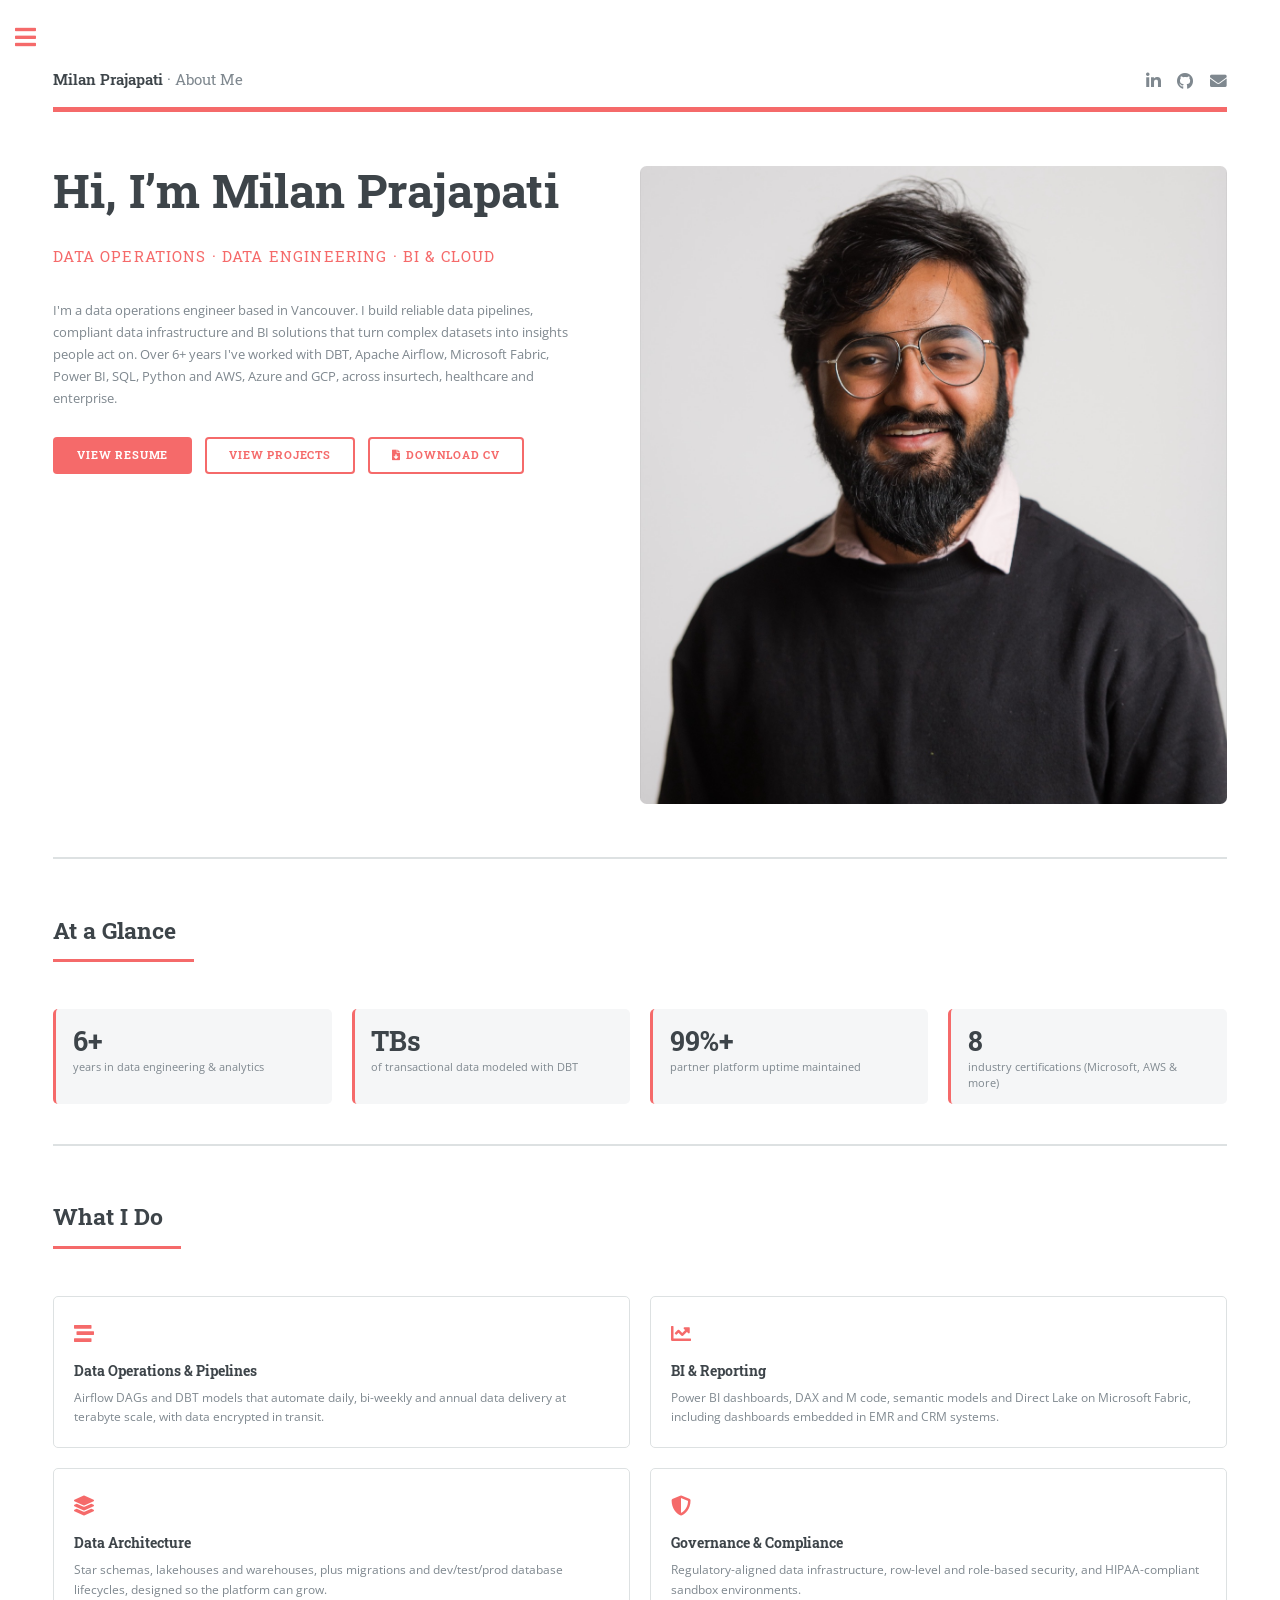
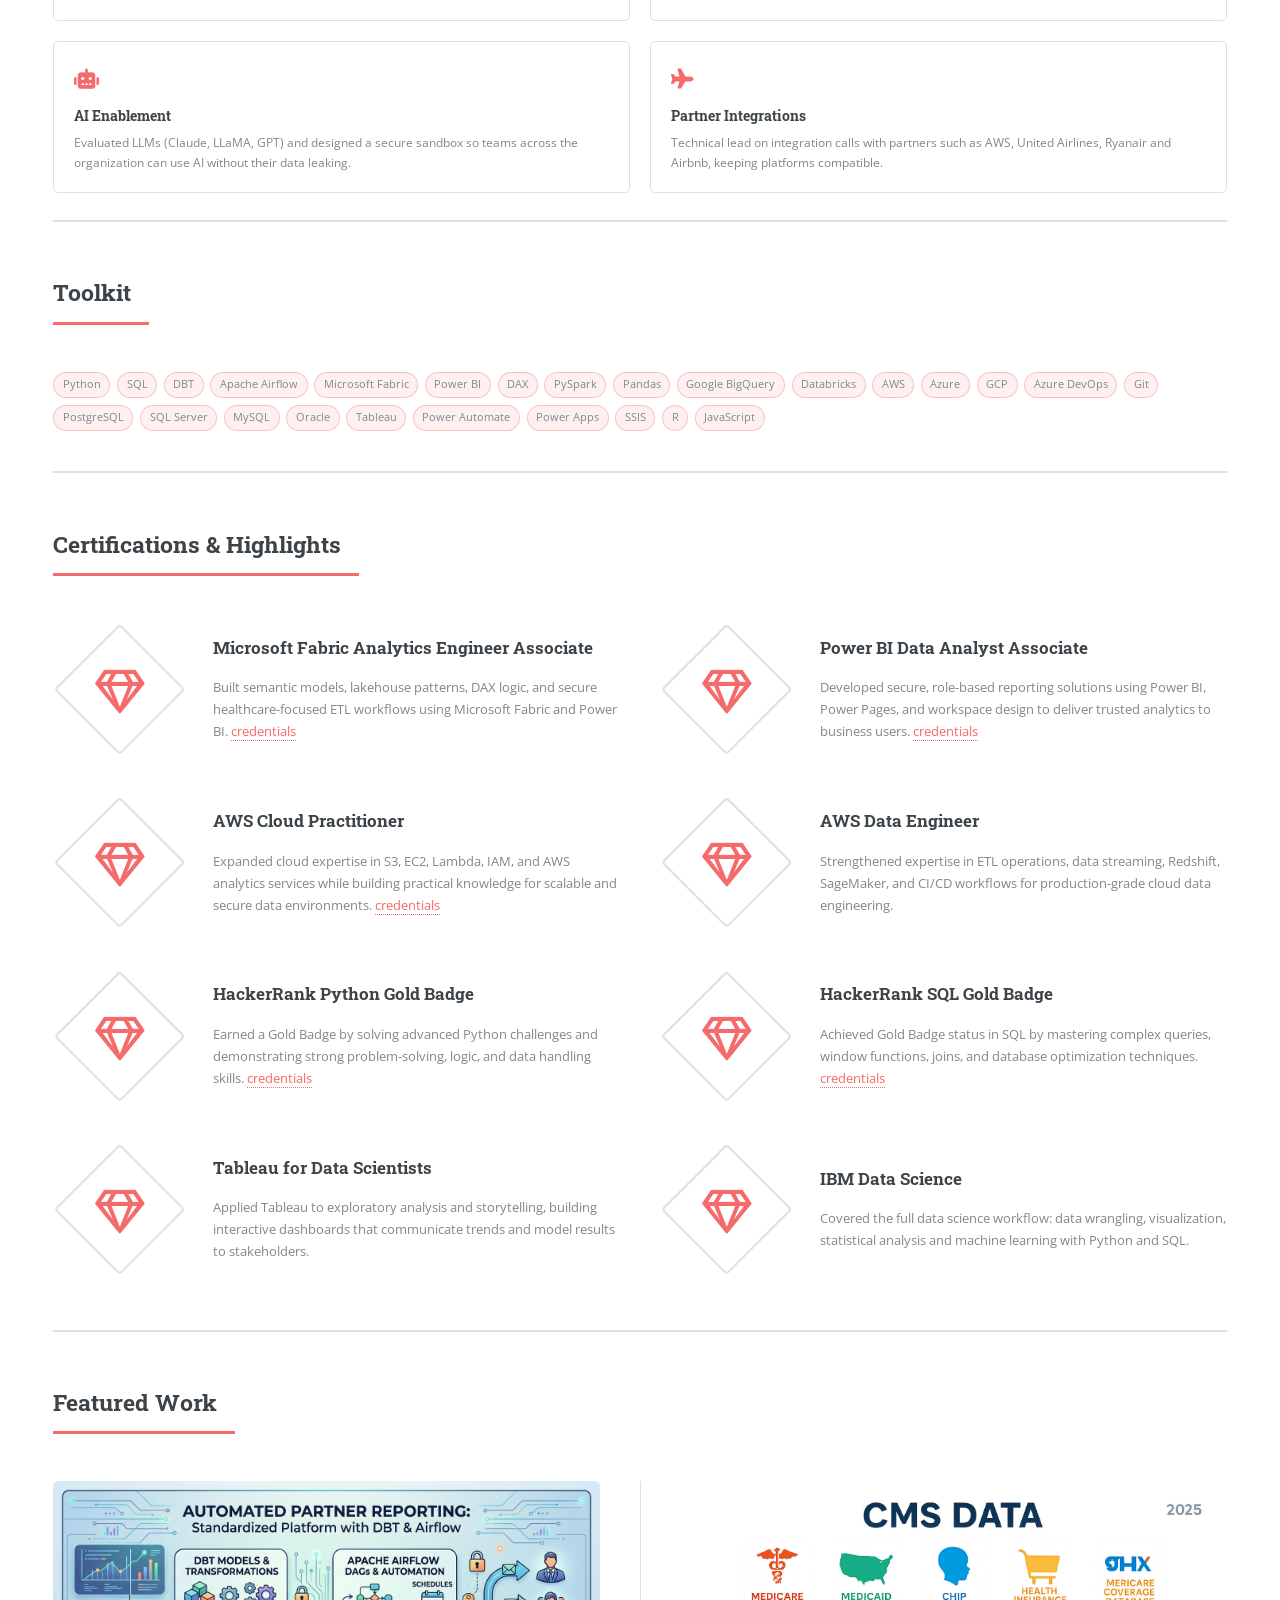
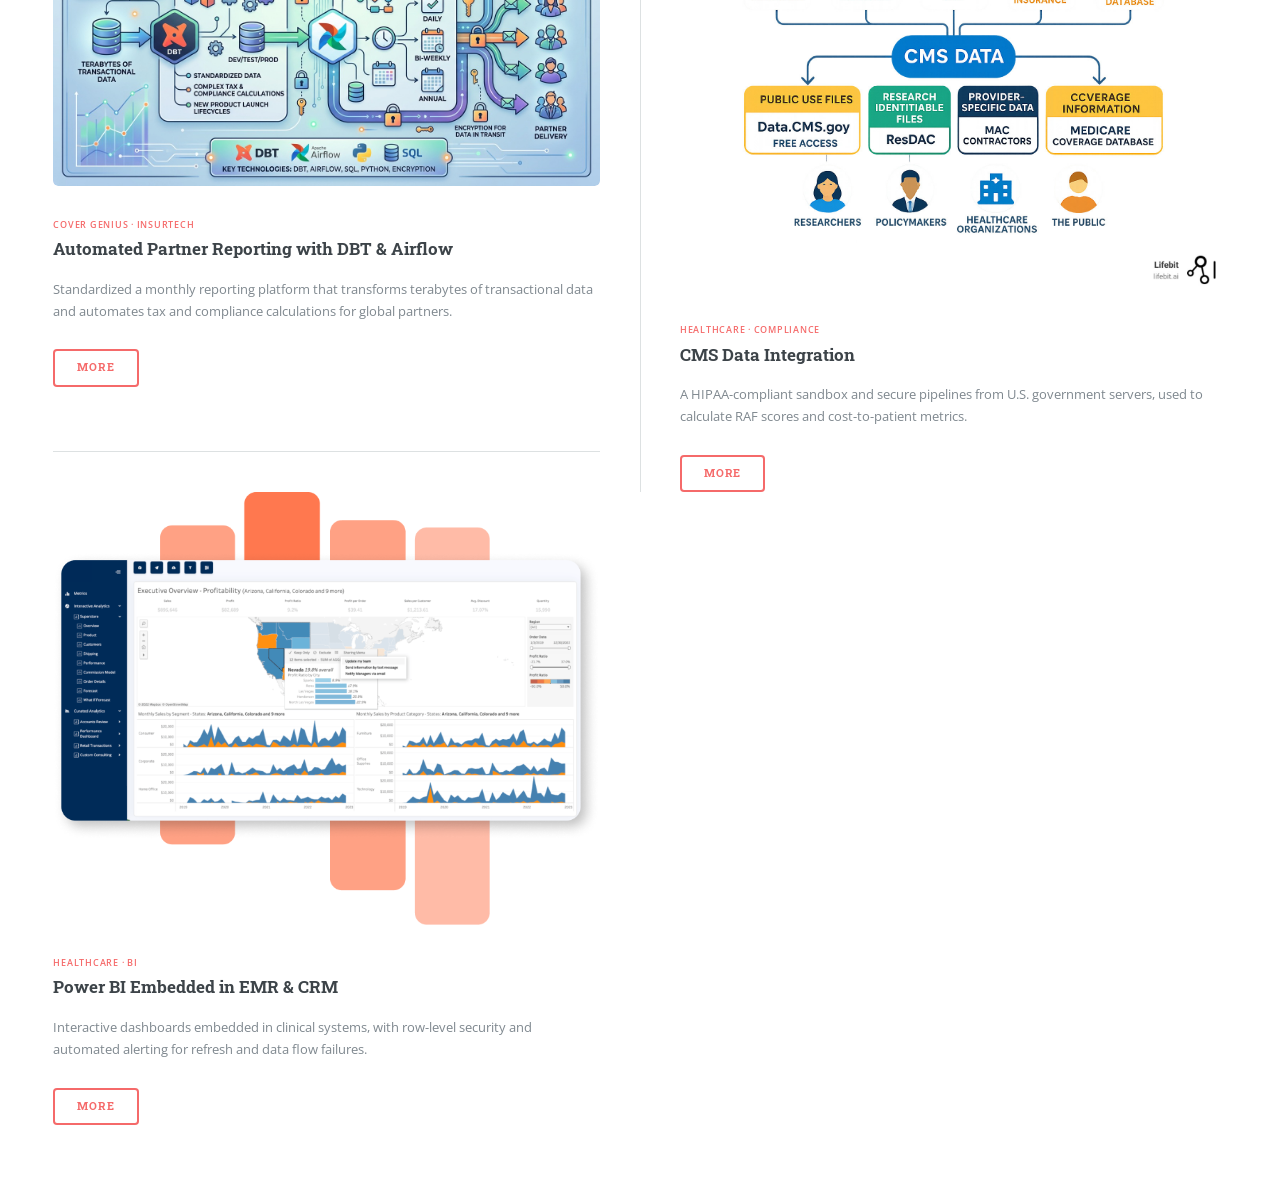
==== commit 691b3a83: "Update on potfolio" ====
--- a/index.html
+++ b/index.html
@@ -198,7 +198,7 @@
 									</header>
 									<div class="posts">
 										<article>
-											<span class="image cover"><span class="icon solid fa-stream"></span></span>
+											<a href="generic.html" class="image"><img src="images/airflowImage.jpeg" alt="Automated partner reporting pipeline with DBT and Airflow" /></a>
 											<span class="badge">Cover Genius · Insurtech</span>
 											<h3>Automated Partner Reporting with DBT &amp; Airflow</h3>
 											<p>Standardized a monthly reporting platform that transforms terabytes of transactional data and automates tax and compliance calculations for global partners.</p>
--- a/assets/css/custom.css
+++ b/assets/css/custom.css
@@ -2,7 +2,8 @@
 
 :root {
 	--accent: #f56a6a;
-	--accent-soft: rgba(245, 106, 106, 0.1);
+	--accent-rgb: 245, 106, 106;
+	--accent-soft: rgba(var(--accent-rgb), 0.1);
 	--ink: #3d4449;
 	--muted: #7f888f;
 	--line: rgba(210, 215, 217, 0.75);
@@ -104,7 +105,7 @@
 }
 
 .tags.accent li {
-	border-color: rgba(245, 106, 106, 0.35);
+	border-color: rgba(var(--accent-rgb), 0.35);
 	background: var(--accent-soft);
 }
 
@@ -309,26 +310,6 @@
 	color: var(--muted);
 }
 
-/* Cover art for projects that don't have a screenshot. */
-.posts article .image.cover {
-	display: flex;
-	align-items: center;
-	justify-content: center;
-	aspect-ratio: 16 / 9;
-	border-radius: 0.375em;
-	background: linear-gradient(135deg, #3d4449 0%, #5b6770 55%, #f56a6a 140%);
-	color: #fff;
-	border-bottom: 0;
-}
-
-.posts article .image.cover .icon {
-	font-size: 3.5em;
-}
-
-.posts article .image.cover.alt {
-	background: linear-gradient(135deg, #2e3b4e 0%, #43607a 55%, #f56a6a 150%);
-}
-
 /* ---------- Sidebar / footer ---------- */
 
 #sidebar .contact li a {
@@ -355,3 +336,4 @@
 	flex-wrap: wrap;
 	row-gap: 0.75em;
 }
+
